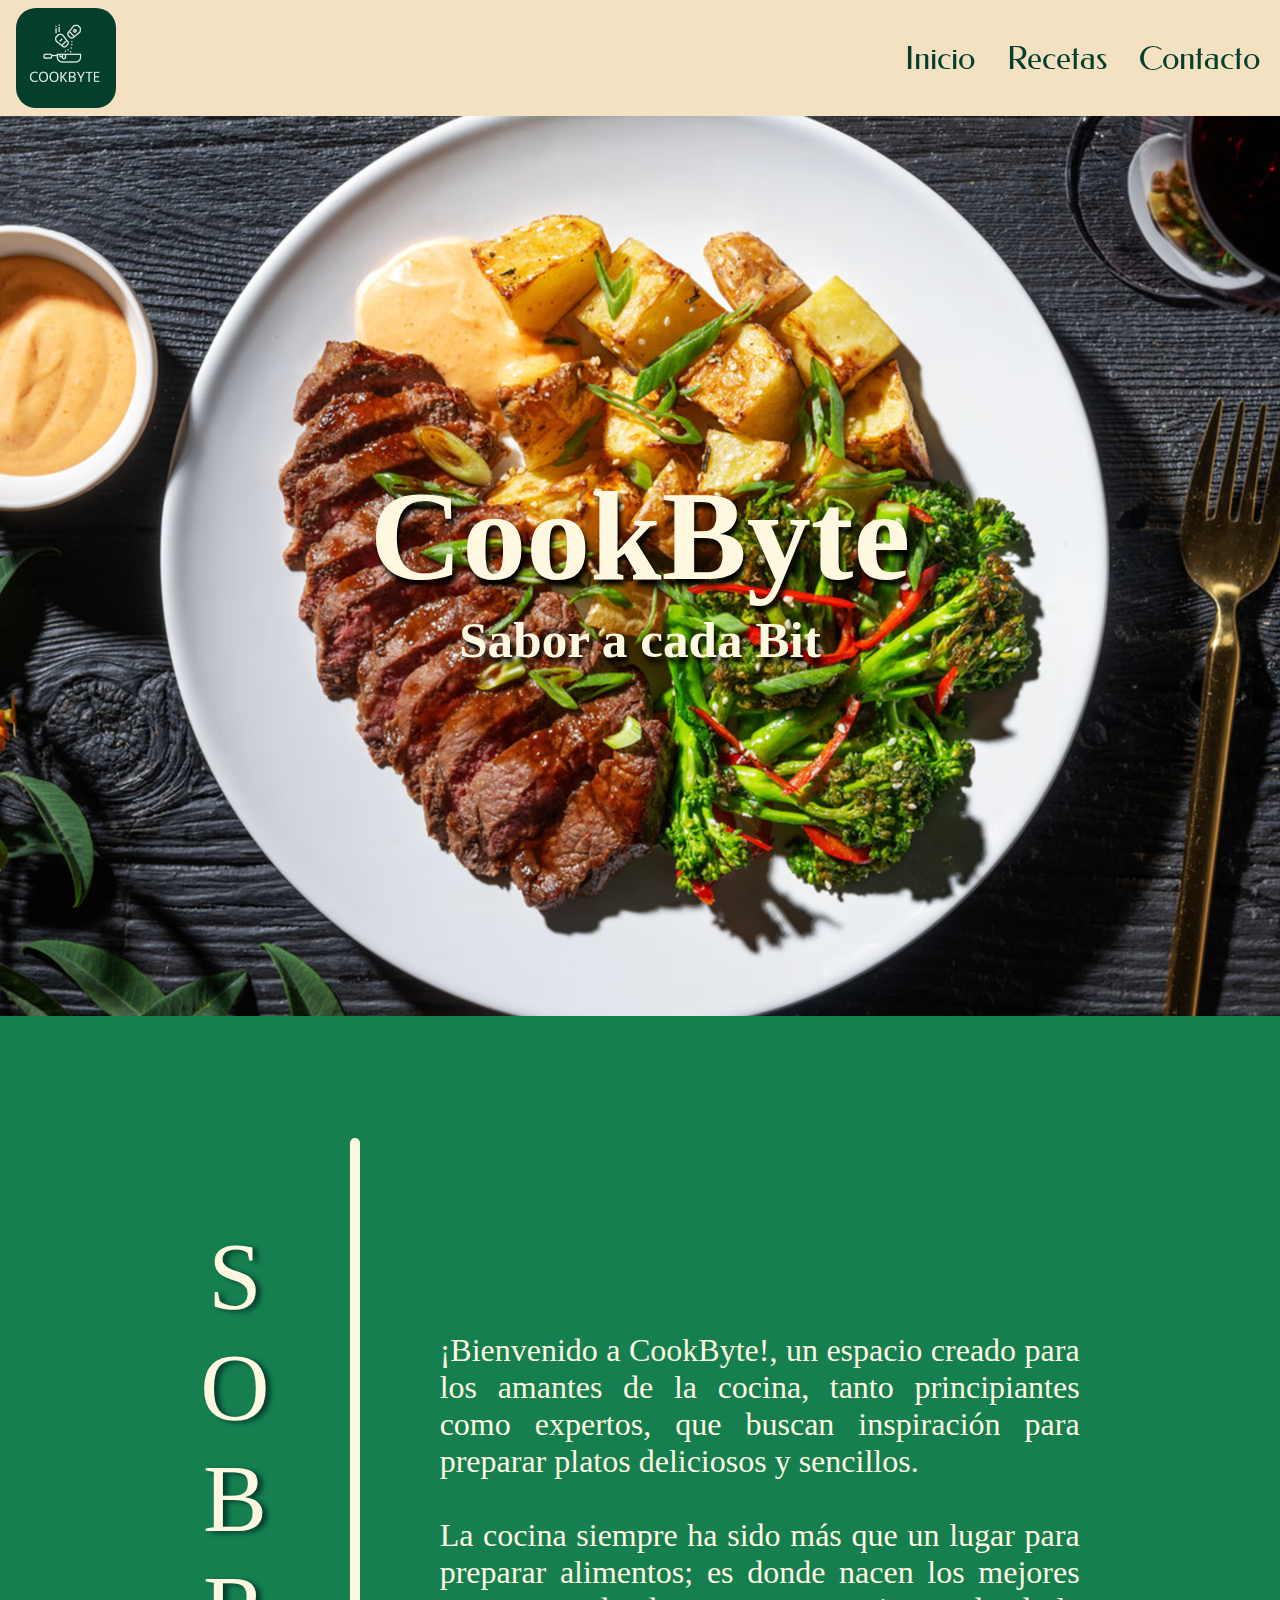
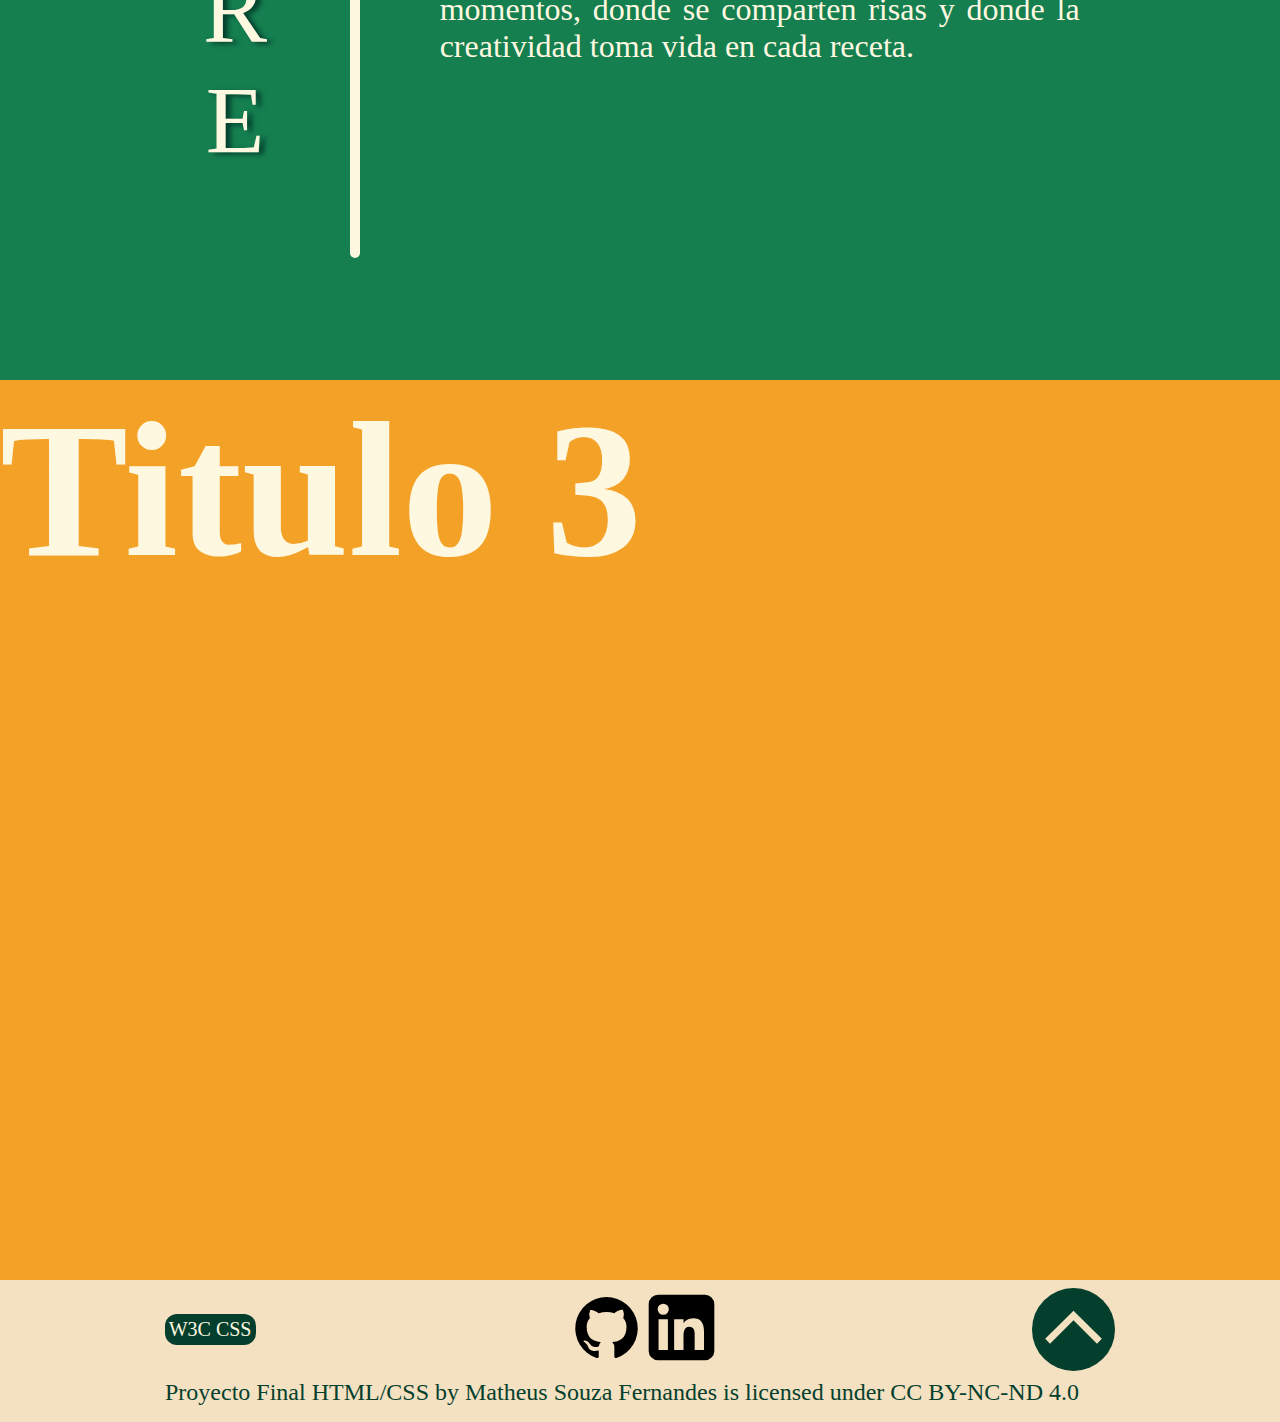
==== html/index.html @ dff8915f "Apartado 2 del Index Hecho" ====
<!DOCTYPE html>
<!-- by Matheus Souza -->

<html lang="es">
    <head>
        <title> CookByte </title>

        <!-- Meta's -->
        <meta charset="UTF-8">
        <meta name="rating" content="General">
        <meta name="description" content="Cook, Recipes, Blog">
        <meta name="author" content="Matheus Souza Fernandes">
        <meta name="viewport" content="width=device-width, initial-scale=1">
        
        <!-- CSS -->
        <link rel="stylesheet" href="../css/FlexBox.css">
        <link rel="stylesheet" href="../css/style_header.css">
        <link rel="stylesheet" href="../css/style_article.css">
        <link rel="stylesheet" href="../css/style_footer.css">

        <!-- Favicon Links -->
        <link rel="icon" type="image/png" href="../img/Favicon/favicon-96x96.png" sizes="96x96"/>
        <link rel="icon" type="image/svg+xml" href="../img/Favicon/favicon.svg"/>
        <link rel="shortcut icon" href="../img/Favicon/favicon.ico"/>
        <link rel="apple-touch-icon" sizes="180x180" href="../img/Favicon/apple-touch-icon.png"/>
        <meta name="apple-mobile-web-app-title" content="CookByte"/>
        <link rel="manifest" href="../img/Favicon/site.webmanifest"/>
    </head>

    <body> 
        <header>
            <img class="img_logo" src="../img/Logo.jpg" alt="Logo CookByte">

            <input id="Menu" type="checkbox">

            <nav>
                <label class="boton" for="Menu">
                    <span class="barra"></span>
                    <span class="barra"></span>
                    <span class="barra"></span>
                </label>

                <ul>
                    <li> <a href="index.html" target="_self"> Inicio </a> </li>
                    <li> <a href="" target="_self"> Recetas </a> </li>
                    <li> <a href="" target="_self"> Contacto </a>  </li>
                </ul>
            </nav>
        </header>
        
        <article>
            <div class="bloque" id="contenido1">
                <h1> CookByte </h1>
                <h2> Sabor a cada Bit </h2>
            </div>

            <div class="bloque" id="contenido2">
                <div class="texto_horizontal">
                    <p> S </p>
                    <p> O </p>
                    <p> B </p>
                    <p> R </p>
                    <p> E </p>
                </div>

                <div class="linea"></div>

                <div class="texto_sobre">
                    <p>
                    ¡Bienvenido a CookByte!, un espacio creado para los amantes de la cocina, 
                    tanto principiantes como expertos, 
                    que buscan inspiración para preparar platos deliciosos y sencillos.
                    </p>
                    <br>
                    <p> 
                    La cocina siempre ha sido más que un lugar para preparar alimentos; 
                    es donde nacen los mejores momentos, 
                    donde se comparten risas y donde la creatividad toma vida en cada receta.
                    </p>
                </div>
            </div>

            <div class="bloque" id="contenido3">
                <h1> Titulo 3 </h1>
            </div>
        </article>

        <footer>
            <div class="footer_linear">
                <!-- Certificación CSS W3C -->
                <p class="w3c"> W3C CSS </p>
                
                <!-- Iconos de Enlaces -->
                <div class="iconos"> 
                    <a href="https://github.com/MatheusSFDev/Proyecto-Final-HTML-CSS.git" hreflang="en" target="_blank">
                        <svg fill="#000000" width="75px" height="75px" viewBox="0 0 24 24" xmlns="http://www.w3.org/2000/svg" data-name="Layer 1">
                            <path d="M12,2.2467A10.00042,10.00042,0,0,0,8.83752,21.73419c.5.08752.6875-.21247.6875-.475,0-.23749-.01251-1.025-.01251-1.86249C7,19.85919,6.35,18.78423,6.15,18.22173A3.636,3.636,0,0,0,5.125,16.8092c-.35-.1875-.85-.65-.01251-.66248A2.00117,2.00117,0,0,1,6.65,17.17169a2.13742,2.13742,0,0,0,2.91248.825A2.10376,2.10376,0,0,1,10.2,16.65923c-2.225-.25-4.55-1.11254-4.55-4.9375a3.89187,3.89187,0,0,1,1.025-2.6875,3.59373,3.59373,0,0,1,.1-2.65s.83747-.26251,2.75,1.025a9.42747,9.42747,0,0,1,5,0c1.91248-1.3,2.75-1.025,2.75-1.025a3.59323,3.59323,0,0,1,.1,2.65,3.869,3.869,0,0,1,1.025,2.6875c0,3.83747-2.33752,4.6875-4.5625,4.9375a2.36814,2.36814,0,0,1,.675,1.85c0,1.33752-.01251,2.41248-.01251,2.75,0,.26251.1875.575.6875.475A10.0053,10.0053,0,0,0,12,2.2467Z"/>
                        </svg>
                    </a>
                    <a href="https://www.linkedin.com/in/matheus-souza-fernandes-6a7346347" hreflang="es" rel="author" target="_blank">
                        <svg width="75px" height="75px" viewBox="0 0 16 16" xmlns="http://www.w3.org/2000/svg">
                            <path fill-rule="evenodd" clip-rule="evenodd" d="M3 1a2 2 0 00-2 2v10a2 2 0 002 2h10a2 2 0 002-2V3a2 2 0 00-2-2H3zm1.102 4.297a1.195 1.195 0 100-2.39 1.195 1.195 0 000 2.39zm1 7.516V6.234h-2v6.579h2zM6.43 6.234h2v.881c.295-.462.943-1.084 2.148-1.084 1.438 0 2.219.953 2.219 2.766 0 .087.008.484.008.484v3.531h-2v-3.53c0-.485-.102-1.438-1.18-1.438-1.079 0-1.17 1.198-1.195 1.982v2.986h-2V6.234z" fill="#000000"/>
                        </svg>
                    </a>
                </div>

                <!-- Botón de Volver Arriba -->
                <a class="volver" href="#" hreflang="es" target="_self">
                    <svg fill="#F4E1C1" width="75px" height="75px" viewBox="0 -6 524 524" xmlns="http://www.w3.org/2000/svg" >
                        <title>Volver Arriba</title>
                        <path d="M460 321L426 355 262 192 98 355 64 321 262 125 460 321Z" />
                    </svg>
                </a>
            </div>

            <div class="cc">
                <!-- Creative Communs -->
                <p xmlns:cc="http://creativecommons.org/ns#" xmlns:dct="http://purl.org/dc/terms/">
                    <a property="dct:title" rel="cc:attributionURL" href="https://github.com/MatheusSFDev/Proyecto-Final-HTML-CSS.git">
                        Proyecto Final HTML/CSS
                    </a> 
                    by 
                    <a rel="cc:attributionURL dct:creator" property="cc:attributionName" href="https://github.com/MatheusSFDev">
                        Matheus Souza Fernandes
                    </a> 
                    is licensed under 
                    <a href="https://creativecommons.org/licenses/by-nc-nd/4.0/?ref=chooser-v1" target="_blank" rel="license noopener noreferrer" style="display:inline-block;">
                        CC BY-NC-ND 4.0
                        <img style="height:22px!important;margin-left:3px;vertical-align:text-bottom;" src="https://mirrors.creativecommons.org/presskit/icons/cc.svg?ref=chooser-v1" alt="">
                        <img style="height:22px!important;margin-left:3px;vertical-align:text-bottom;" src="https://mirrors.creativecommons.org/presskit/icons/by.svg?ref=chooser-v1" alt="">
                        <img style="height:22px!important;margin-left:3px;vertical-align:text-bottom;" src="https://mirrors.creativecommons.org/presskit/icons/nc.svg?ref=chooser-v1" alt="">
                        <img style="height:22px!important;margin-left:3px;vertical-align:text-bottom;" src="https://mirrors.creativecommons.org/presskit/icons/nd.svg?ref=chooser-v1" alt="">
                    </a>
                </p>
            </div>
        </footer>
    </body>
</html>
---- css/FlexBox.css ----
/* by Matheus Souza*/

* { margin : 0; }

html { scroll-behavior: smooth; }

body {
    display: flex;
    flex-direction: column;
}

header {
    display: flex;
    flex-direction: row;
    justify-content: space-between;
    align-items: center;
    max-width: 100vw;
    padding: 4px;
    background-color: #F4E1C1;
}

footer {
    display: flex;
    flex-direction: column;
    max-width: 100vw;
    min-height: 100px;
    padding: 8px;
    background-color: #F4E1C1;
}

/*  Condiciones para @media
    - min-width
    - min-height
    - max-width
    - max-height
    @media (condicion) and (condicion) ...
    
    Modelos ->
*/

/*Responsive for Larger Desktop*/
@media (min-width: 1921px) {

}

/*Responsive for Tablets*/
@media (min-width: 801px) and (max-width: 1279px) {

}

/*Responsive for Mobile*/
@media (max-width: 800px) {

}
---- css/style_header.css ----
/* by Matheus Souza */

@font-face {
    font-family: 'Federo';
    src: url(../fonts/Federo-Regular.ttf) format('truetype');
}

/* Estilo del Logo */
img.img_logo {
    width: 100px;
    height: 100px;
    border-radius: 20px;
    margin: 4px 12px;
    z-index: 2;
}

/* Estilo del Menu */
nav ul { display: flex; }

nav ul li {
    list-style: none;
    padding: 16px;
}

nav ul li a {
    color: #043F2D;
    font-family: Federo;
    font-size: 32px;
    text-decoration: none;
    text-align: center;
}

/* Hover Efect */
nav ul li a { position: relative; }

nav ul li a::before {
    content: '';
    position: absolute;
    width: 100%;
    height: 4px;
    border-radius: 4px;
    background-color: #043F2D;
    bottom: 0;
    left: 0;
    transform-origin: right;
    transform: scaleX(0);
    transition: transform 0.3s ease-in-out;
}

nav ul li a:hover::before {
    transform-origin: left;
    transform: scaleX(1);
}
/* Fin Hover Efect */

/* Hamburger Menu */
nav .boton  {
    display: none;
    height: min-content;
    margin: 5px 20px 0px 0px;
    cursor: pointer;
    z-index: 3;
}

nav .boton .barra {
    width: 50px;
    height: 8px;
    margin-bottom: 10px;
    background-color: #043F2D;
    border-radius: 10px;
    transition: 0.5s;
    z-index: 3;
}

header input { display: none; }

header input:checked ~ nav ul {
    transform: translateY(0);
    z-index: 1;
}

header input:checked ~ nav .boton .barra:nth-child(1){ position: absolute; transform: rotate(45deg); }
header input:checked ~ nav .boton .barra:nth-child(2){ display: none; }
header input:checked ~ nav .boton .barra:nth-child(3){ transform: rotate(-45deg); }

@media (max-width: 800px) {
    nav ul {
        display: flex;
        flex-direction: column;
        position: absolute;
        background-color: #F4E1C1;
        width: 100%;
        max-width: 100vw;
        top: 90px;
        right: 0;
        transform: translateY(-100%);
        z-index: -1;
        transition: 0.5s;
        padding-left: 0px;
    }

    nav ul li { text-align: center; }

    nav ul li a { font-size: 48px; }

    nav .boton  { display: grid !important; }
}
/* Fin Hamburger Menu */
/* Fin Estilo del Menu */

/*Responsive for Mobile*/
@media (max-width: 800px) {
    img.img_logo {
        width: 75px;
        height: 75px;
    }
}
---- css/style_article.css ----
/* by Matheus Souza */

div#contenido3 { /*Borrar Luego cuando añada contenido*/
    font-size: 96px;
    color: #FFF8E1;
}

/* Configuración de los Bloques */
div.bloque {
    display: flex;
    max-width: 105vw;
    height: 100vh;
    background-repeat: no-repeat;
    background-position: 50% 50%; 
    object-fit: cover;
    position: sticky;
    top: 0;
    z-index: -1;
}

/* Color y Imagen de Fondo de los Bloques */
div#contenido1 {
    background-color: #157F50;
    background-image: url(../img/Backgrounds/FondoBienvenido_Desktop.jpg);
}
div#contenido2 { background-color: #157F50; }
div#contenido3 { background-color: #F4A127; }

/* Estilo del Contenido 1 */
div#contenido1 {
    flex-direction: column;
    justify-content: center;
    align-items: center;
    text-align: center;
    color: #FFF8E1;
    text-shadow: 3px 6px 5px #000000;
}

div#contenido1 h1 { font-size: 10vw; }
div#contenido1 h2 { font-size: 4vw; }
/* Fin Estilo del Contenido 1 */

/* Estilo del Contenido 2 */
div#contenido2 {
    justify-content: center;
    align-items: center;
    padding: 32px 64px;
    color: #FFF8E1;
}

div#contenido2 .texto_horizontal{
    display: flex;
    flex-direction: column;
    justify-content: center;
    align-items: center;
}

div#contenido2 .texto_horizontal p {
    font-size: 96px;
    text-shadow: 5px 2px 5px #043F2D;
}

div#contenido2 .linea {
    height: 80vh;
    width: 10px;
    background-color: #FFF8E1;
    margin: 80px;
    border-radius: 16px;
}

div#contenido2 .texto_sobre {
    width: 50vw;
    font-size: 2.5vw;
    text-align: justify;
}
/* Fin Estilo del Contenido 2 */

/*Responsive for Tablets*/
@media (min-width: 801px) and (max-width: 1279px) {
    div#contenido1 h1 { font-size: 15vw; }
    div#contenido1 h2 { font-size: 6vw; }
    div#contenido2 .texto_sobre { font-size: 3.5vw; }
}
/*Responsive for Mobile*/
@media (max-width: 800px) {
    div#contenido1 h1 { font-size: 20vw; }
    div#contenido1 h2 { font-size: 8vw; }
    
    div#contenido2 { 
        flex-direction: column;
        padding: 0px 32px;
    }
    div#contenido2 .linea {
        margin: 4px;
        margin-bottom: 32px;
        width: 80vw;
        height: 1vh;
    }
    div#contenido2 .texto_horizontal{ flex-direction: row; }
    div#contenido2 .texto_horizontal p { font-size: 20vw; }
    div#contenido2 .texto_sobre { 
        font-size: 5vw; 
        width: 70vw;
    }
}

/*Responsividad para la imagen de Fondo del 1º Bloque */
@media (min-width: 1921px) { div#contenido1 { background-image: url(../img/Backgrounds/FondoBienvenido_LargerDesktop.jpg); } }
@media (min-width: 601px) and (max-width: 1279px) { div#contenido1 { background-image: url(../img/Backgrounds/FondoBienvenido_Tablet.jpg); } }
@media (max-width: 600px) { div#contenido1 { background-image: url(../img/Backgrounds/Fondo_Bienvenido_Mobile.jpg); } }
---- css/style_footer.css ----
/* by Matheus Souza */

div p.w3c { /* Eliminar Luego cuando se añada la validacion */
    background-color: #043F2D;
    color: #FFF8E1;
    border-radius: 12px;
    padding: 4px;
    font-size: 20px;
}

div.footer_linear {
    display: flex;
    justify-content: space-around;
    align-items: center;
}

div.iconos { display: flex; }

a.volver {
    height: 75px;
    width: 75px;
    background-color: #043F2D;
    border-radius: 100px;
    padding: 4px;
}

div.cc {
    display: flex;
    justify-content: center;
    align-items: center;
    padding: 8px;
    text-align: center;
    color: #043F2D;
    font-size: 24px;
}

div.cc a { 
    color: #043F2D; 
    text-decoration: none; 
}

/*Responsive for Mobile*/
@media (max-width: 800px) {
    div.footer_linear { flex-direction: column; }

    p.w3c { 
        order: 2; 
        margin: 16px; 
    }

    div.icons { order: 1; }

    div.iconos svg {
        width: 50px;
        height: 50px;
    }

    a.volver {
        order: 3;
        visibility: hidden;
        height: 0px;
    }

    div.cc { font-size: 16px; }
}
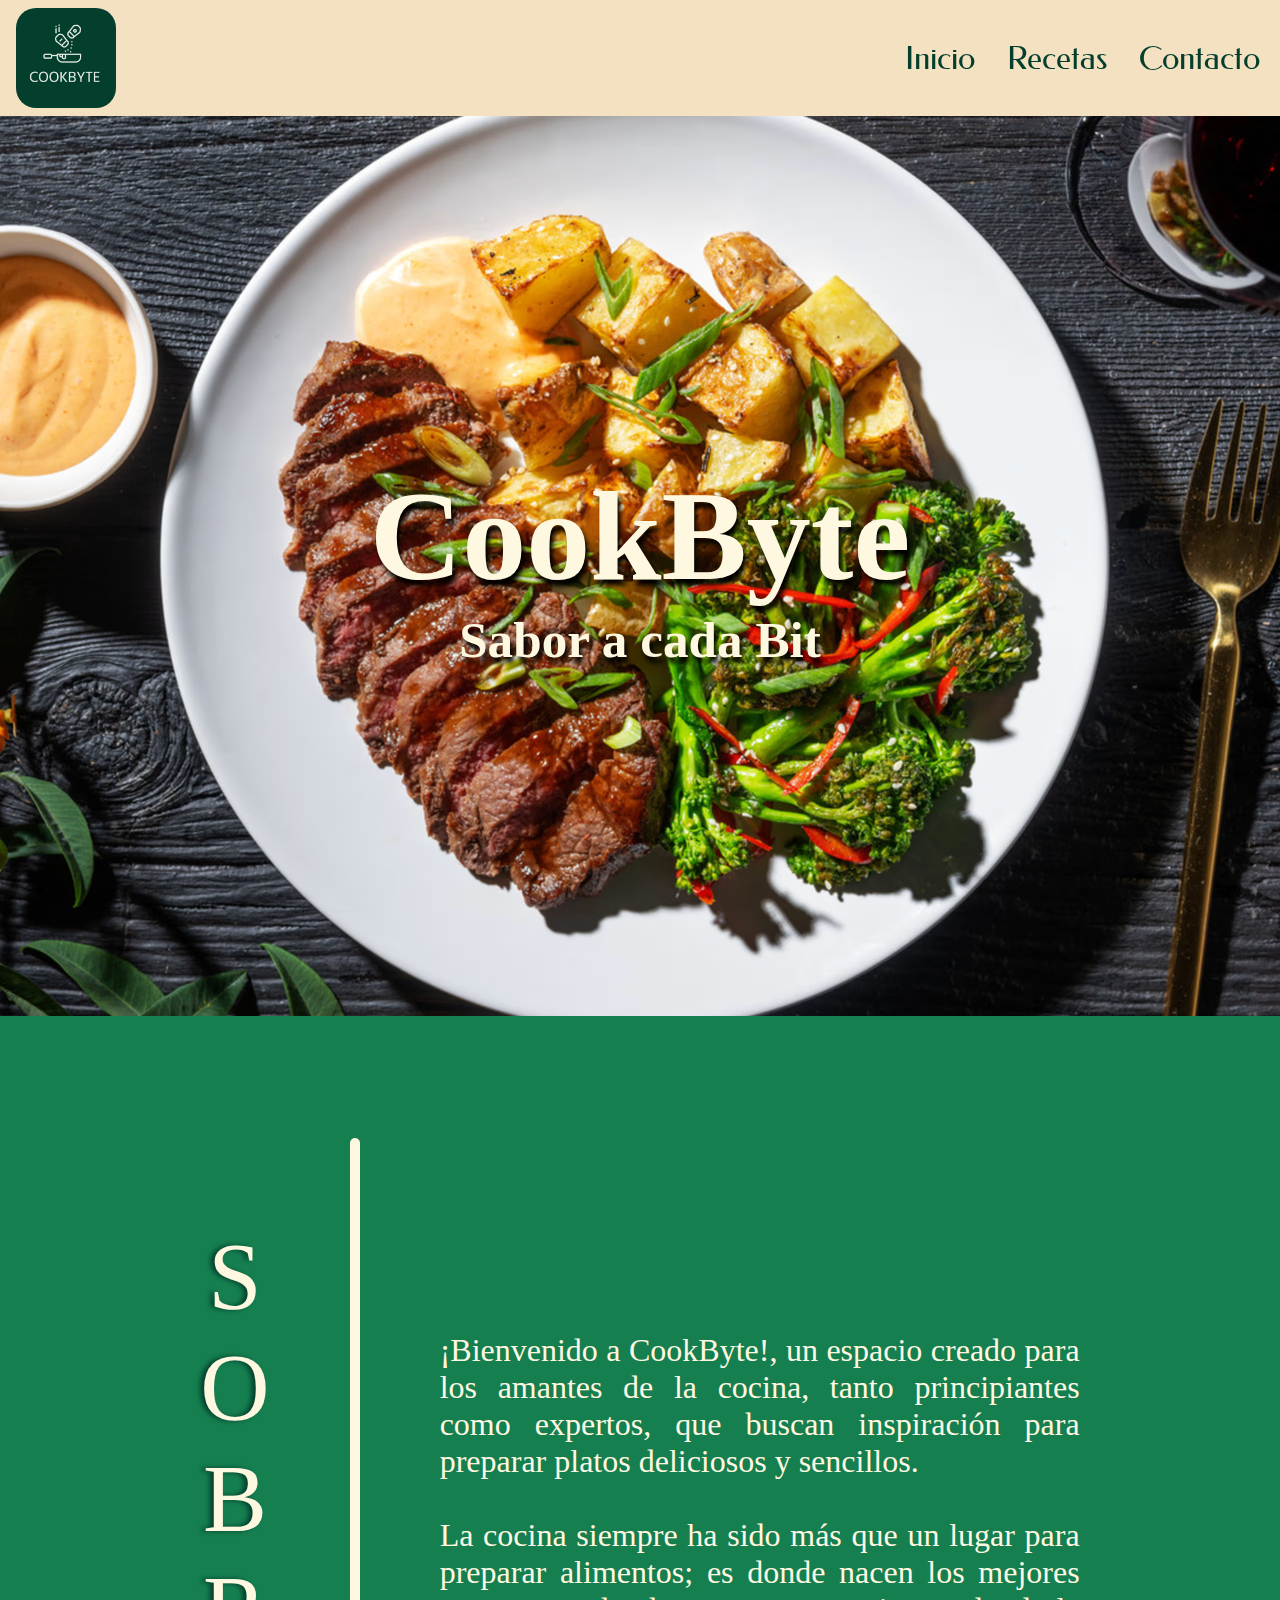
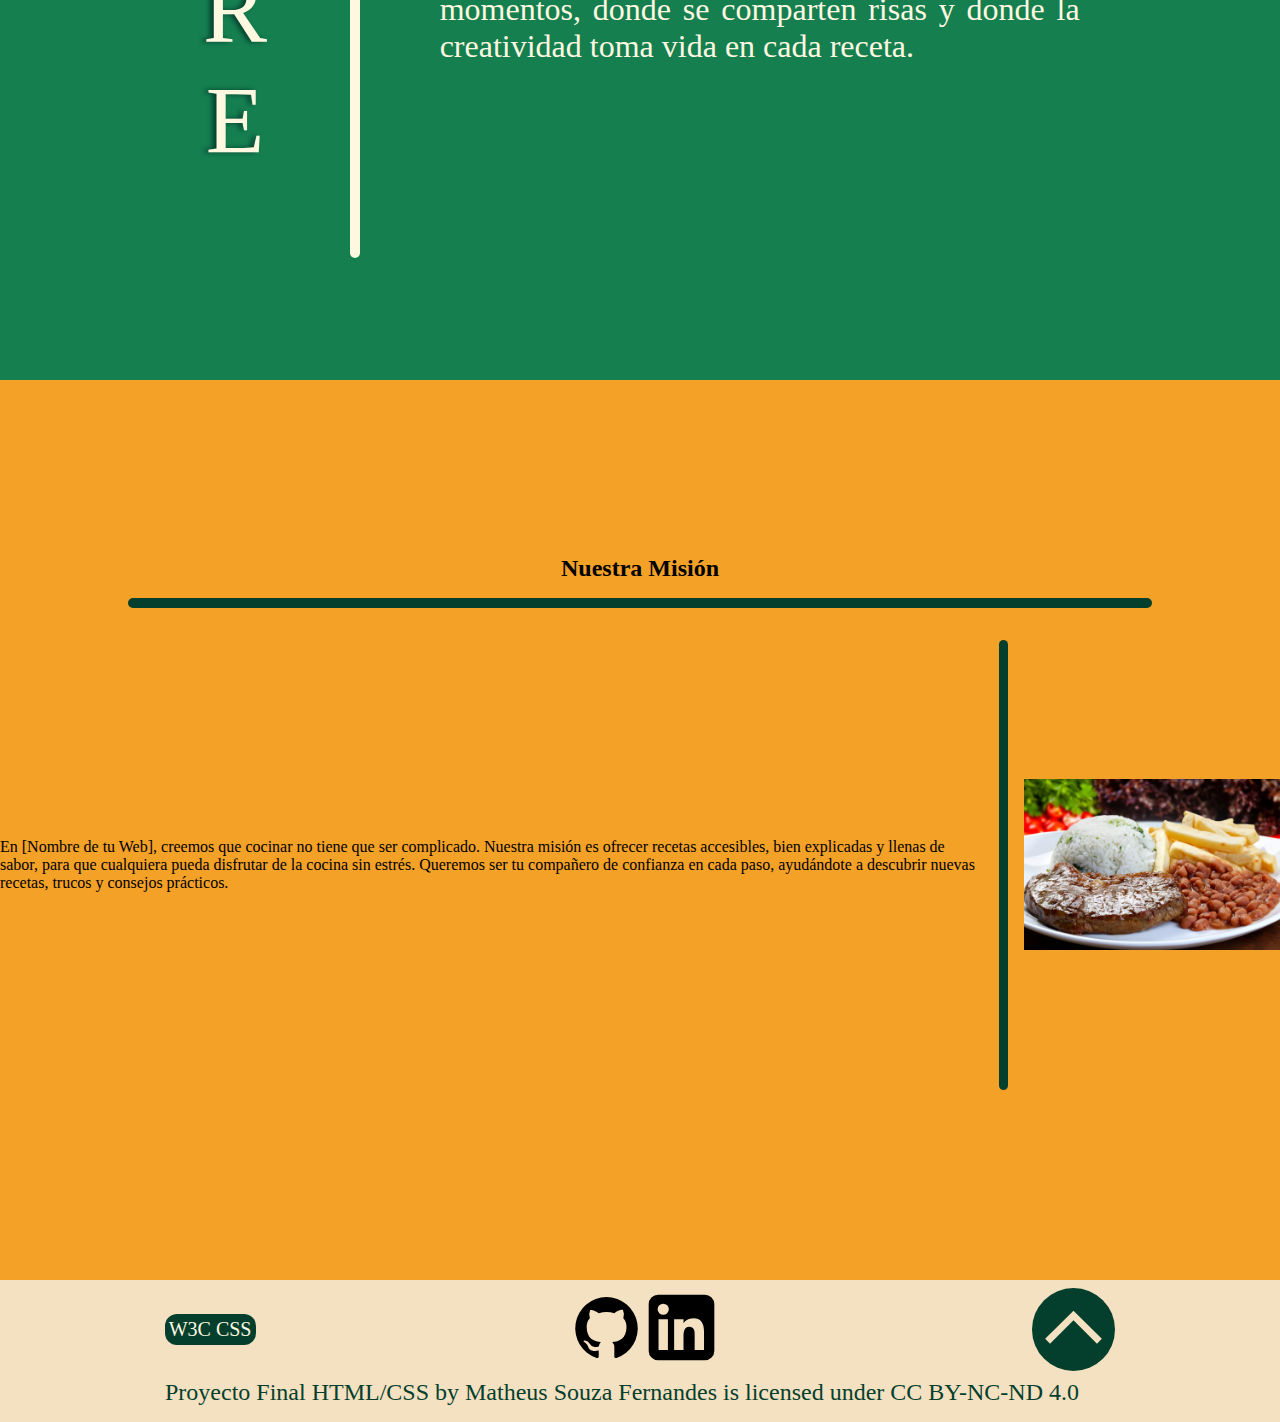
==== commit 271b6479: "Contenido 3 Añadido, Falta completar el Estilo" ====
--- a/html/index.html
+++ b/html/index.html
@@ -81,7 +81,25 @@
             </div>
 
             <div class="bloque" id="contenido3">
-                <h1> Titulo 3 </h1>
+                <h2> Nuestra Misión </h2>
+                
+                <div class="linea_1"></div>
+
+                <div class="texto_imagen">
+                    <p class="texto_mision">
+                        En [Nombre de tu Web], creemos que cocinar no tiene que ser complicado. 
+                        Nuestra misión es ofrecer recetas accesibles, bien explicadas y llenas de sabor, 
+                        para que cualquiera pueda disfrutar de la cocina sin estrés. 
+                        Queremos ser tu compañero de confianza en cada paso, 
+                        ayudándote a descubrir nuevas recetas, trucos y consejos prácticos.
+                    </p>
+
+                    <div class="linea_2"></div>
+
+                    <img src="../img/Fotos/Plato_Brasileño.jpg" alt="Plato Tradicional Brasileño">
+                </div>
+                
+                
             </div>
         </article>
 
--- a/css/style_article.css
+++ b/css/style_article.css
@@ -1,14 +1,9 @@
 /* by Matheus Souza */
-
-div#contenido3 { /*Borrar Luego cuando añada contenido*/
-    font-size: 96px;
-    color: #FFF8E1;
-}
 
 /* Configuración de los Bloques */
 div.bloque {
     display: flex;
-    max-width: 105vw;
+    max-width: 100vw;
     height: 100vh;
     background-repeat: no-repeat;
     background-position: 50% 50%; 
@@ -57,7 +52,7 @@
 
 div#contenido2 .texto_horizontal p {
     font-size: 96px;
-    text-shadow: 5px 2px 5px #043F2D;
+    text-shadow: -4px 0px 5px #043F2D;
 }
 
 div#contenido2 .linea {
@@ -75,6 +70,40 @@
 }
 /* Fin Estilo del Contenido 2 */
 
+/* Estilo del Contenido 3 */
+div#contenido3 {
+    flex-direction: column;
+    justify-content: center;
+    align-items: center;
+}
+
+div#contenido3 .linea_1 {
+    width: 80vw;
+    height: 10px;
+    background-color: #043F2D;
+    border-radius: 16px;
+    margin: 16px;
+}
+
+div#contenido3 .texto_imagen {
+    display: flex;
+    justify-content: center;
+    align-items: center;
+}
+
+div#contenido3 .linea_2 {
+    width: 20px;
+    height: 50vh;
+    background-color: #043F2D;
+    border-radius: 16px;
+    margin: 16px;
+}
+
+div#contenido3 img {
+    width: 20vw; /*Cambiar Luego*/
+}
+/* Fin Estilo del Contenido 3 */
+
 /*Responsive for Tablets*/
 @media (min-width: 801px) and (max-width: 1279px) {
     div#contenido1 h1 { font-size: 15vw; }
@@ -89,12 +118,14 @@
     div#contenido2 { 
         flex-direction: column;
         padding: 0px 32px;
+        padding-bottom: 48px;
     }
     div#contenido2 .linea {
         margin: 4px;
         margin-bottom: 32px;
-        width: 80vw;
-        height: 1vh;
+        min-width: 80vw;
+        min-height: 1vh;
+        max-height: 1vh;
     }
     div#contenido2 .texto_horizontal{ flex-direction: row; }
     div#contenido2 .texto_horizontal p { font-size: 20vw; }
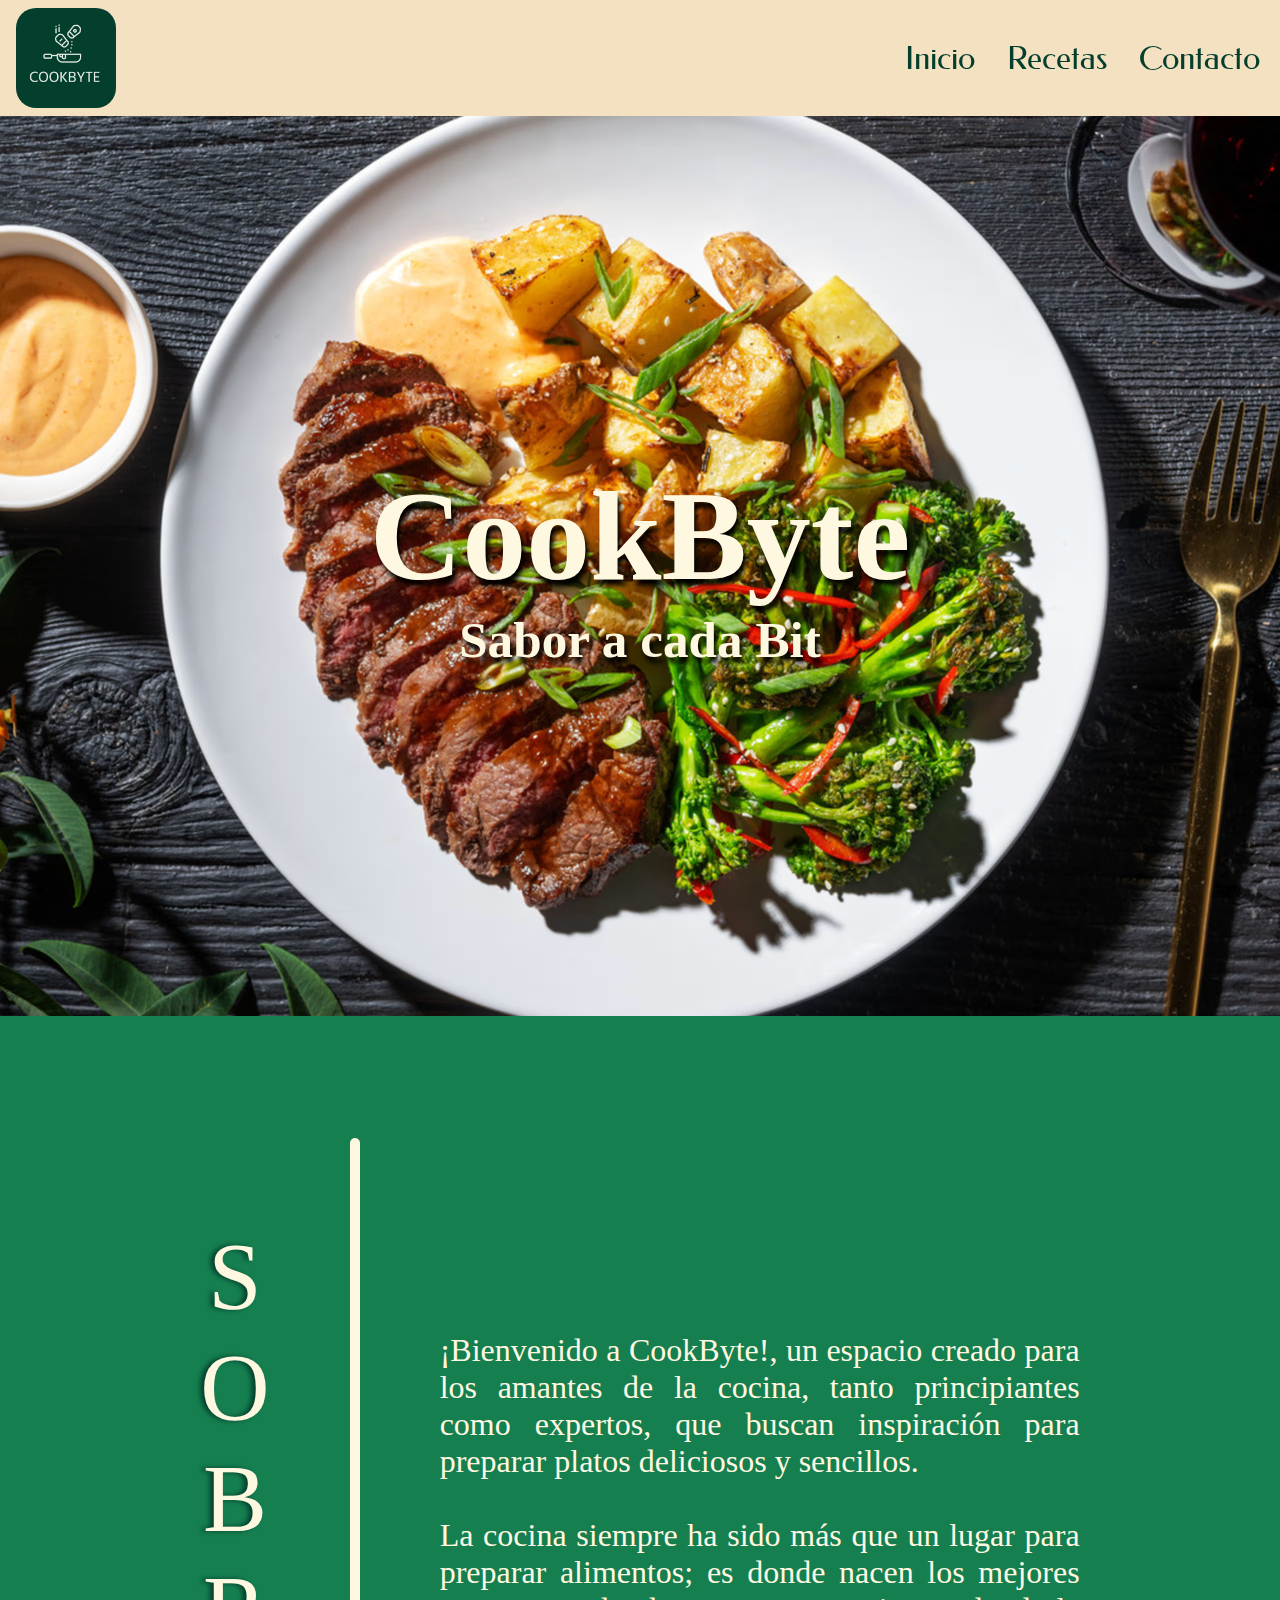
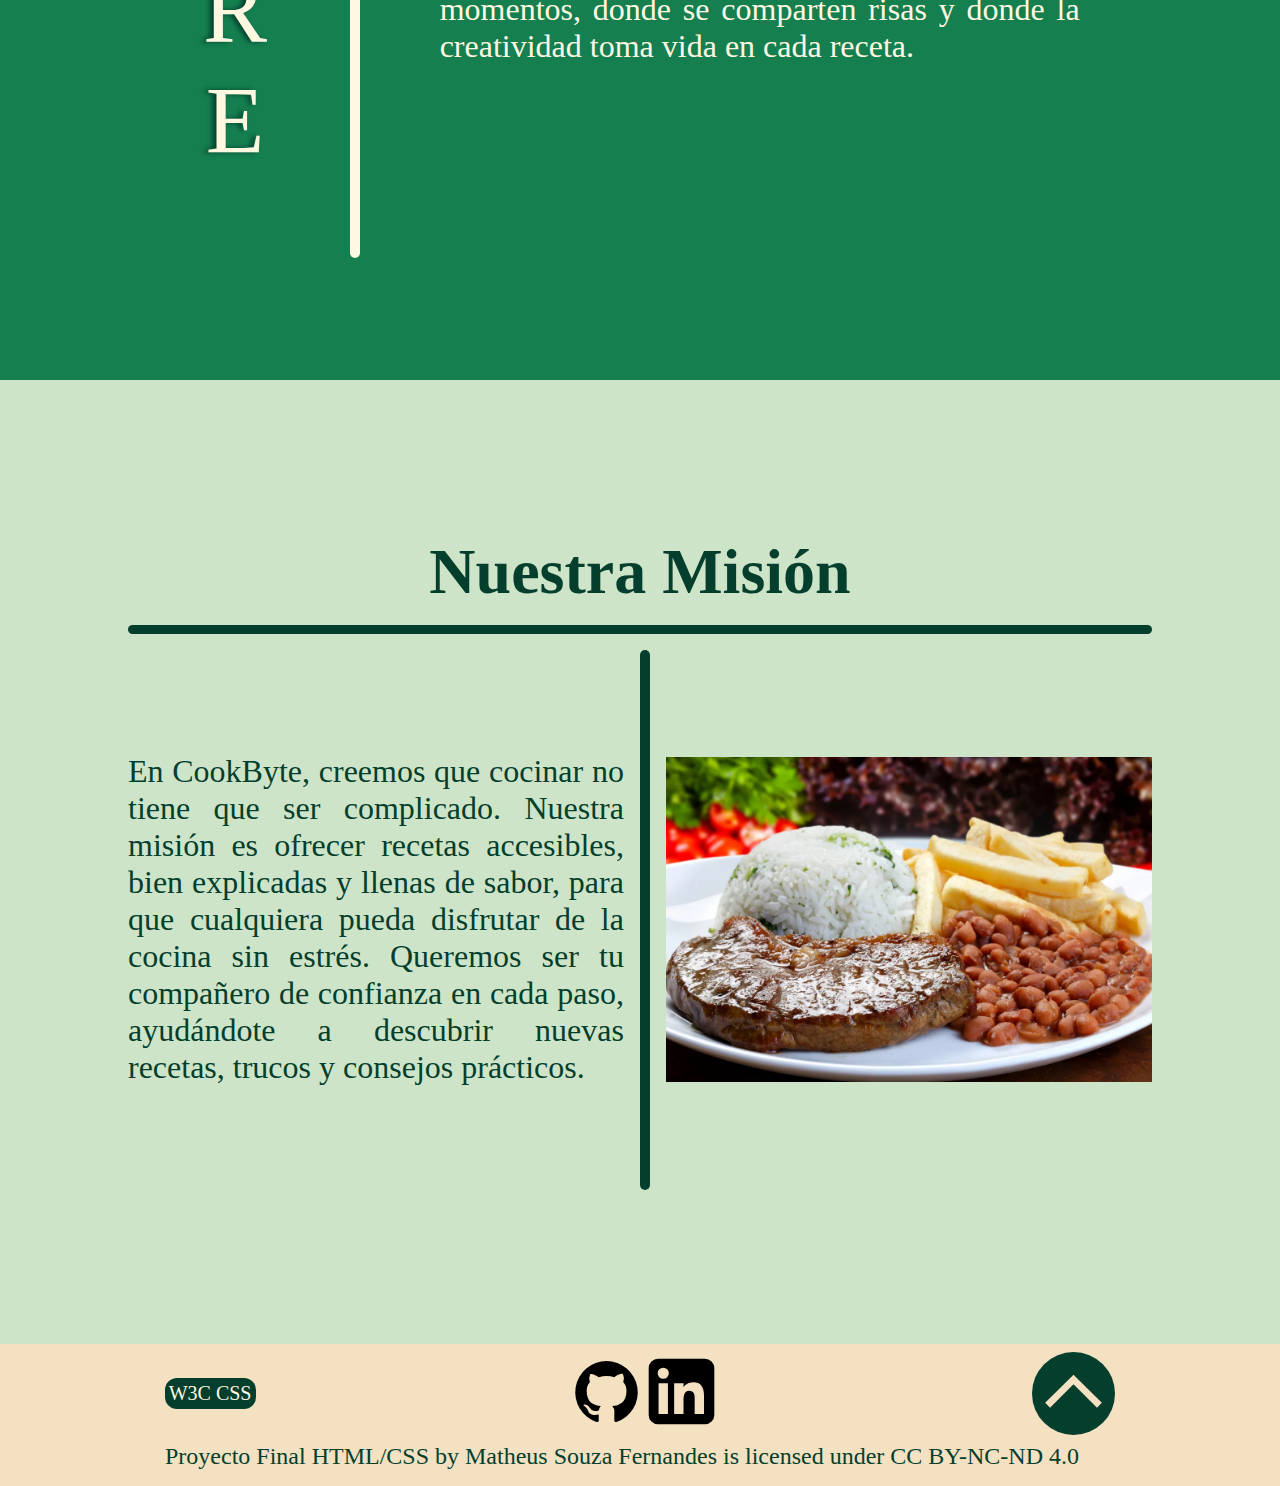
==== commit fcfb7289: "Estilo y Flexibilidad del Contenido 3 Completo" ====
--- a/html/index.html
+++ b/html/index.html
@@ -87,7 +87,7 @@
 
                 <div class="texto_imagen">
                     <p class="texto_mision">
-                        En [Nombre de tu Web], creemos que cocinar no tiene que ser complicado. 
+                        En CookByte, creemos que cocinar no tiene que ser complicado. 
                         Nuestra misión es ofrecer recetas accesibles, bien explicadas y llenas de sabor, 
                         para que cualquiera pueda disfrutar de la cocina sin estrés. 
                         Queremos ser tu compañero de confianza en cada paso, 
--- a/css/style_article.css
+++ b/css/style_article.css
@@ -4,7 +4,7 @@
 div.bloque {
     display: flex;
     max-width: 100vw;
-    height: 100vh;
+    min-height: 100vh;
     background-repeat: no-repeat;
     background-position: 50% 50%; 
     object-fit: cover;
@@ -19,7 +19,7 @@
     background-image: url(../img/Backgrounds/FondoBienvenido_Desktop.jpg);
 }
 div#contenido2 { background-color: #157F50; }
-div#contenido3 { background-color: #F4A127; }
+div#contenido3 { background-color: #CEE4C8; }
 
 /* Estilo del Contenido 1 */
 div#contenido1 {
@@ -75,41 +75,73 @@
     flex-direction: column;
     justify-content: center;
     align-items: center;
+    padding: 32px 10vw;
+}
+
+div#contenido3 h2 {
+    font-size: 5vw;
+    text-align: center;
+    color: #043F2D;
 }
 
 div#contenido3 .linea_1 {
     width: 80vw;
-    height: 10px;
     background-color: #043F2D;
     border-radius: 16px;
     margin: 16px;
+    min-height: 1vh;
+    max-height: 1vh;
 }
 
 div#contenido3 .texto_imagen {
+    width: 100%;
     display: flex;
-    justify-content: center;
+    justify-content: space-around;
     align-items: center;
 }
 
+div#contenido3 .texto_mision {
+    width: 40vw;
+    font-size: 2.5vw;
+    text-align: justify;
+    color: #043F2D;
+}
+
 div#contenido3 .linea_2 {
-    width: 20px;
-    height: 50vh;
+    width: 10px;
+    height: 60vh;
     background-color: #043F2D;
     border-radius: 16px;
-    margin: 16px;
+    margin: 0px 16px;
 }
 
-div#contenido3 img {
-    width: 20vw; /*Cambiar Luego*/
-}
+div#contenido3 img { width: 38vw; }
 /* Fin Estilo del Contenido 3 */
 
 /*Responsive for Tablets*/
 @media (min-width: 801px) and (max-width: 1279px) {
     div#contenido1 h1 { font-size: 15vw; }
     div#contenido1 h2 { font-size: 6vw; }
+
     div#contenido2 .texto_sobre { font-size: 3.5vw; }
+
+    div#contenido3 h2 { font-size: 8vw; }
+    div#contenido3 .texto_imagen {
+        flex-direction: column;
+    }
+    div#contenido3 .linea_2 {
+        width: 60vw;
+        margin: 16px;
+        min-height: 1vh;
+        max-height: 1vh;
+    }
+    div#contenido3 .texto_mision {
+        width: 75vw;
+        font-size: 3vw;
+    }
+    div#contenido3 img { width: 56vw; }
 }
+
 /*Responsive for Mobile*/
 @media (max-width: 800px) {
     div#contenido1 h1 { font-size: 20vw; }
@@ -133,6 +165,22 @@
         font-size: 5vw; 
         width: 70vw;
     }
+
+    div#contenido3 h2 { font-size: 10vw; }
+    div#contenido3 .texto_imagen {
+        flex-direction: column;
+    }
+    div#contenido3 .linea_2 {
+        width: 60vw;
+        margin: 16px;
+        min-height: 1vh;
+        max-height: 1vh;
+    }
+    div#contenido3 .texto_mision {
+        width: 75vw;
+        font-size: 6vw;
+    }
+    div#contenido3 img { width: 80vw; }
 }
 
 /*Responsividad para la imagen de Fondo del 1º Bloque */
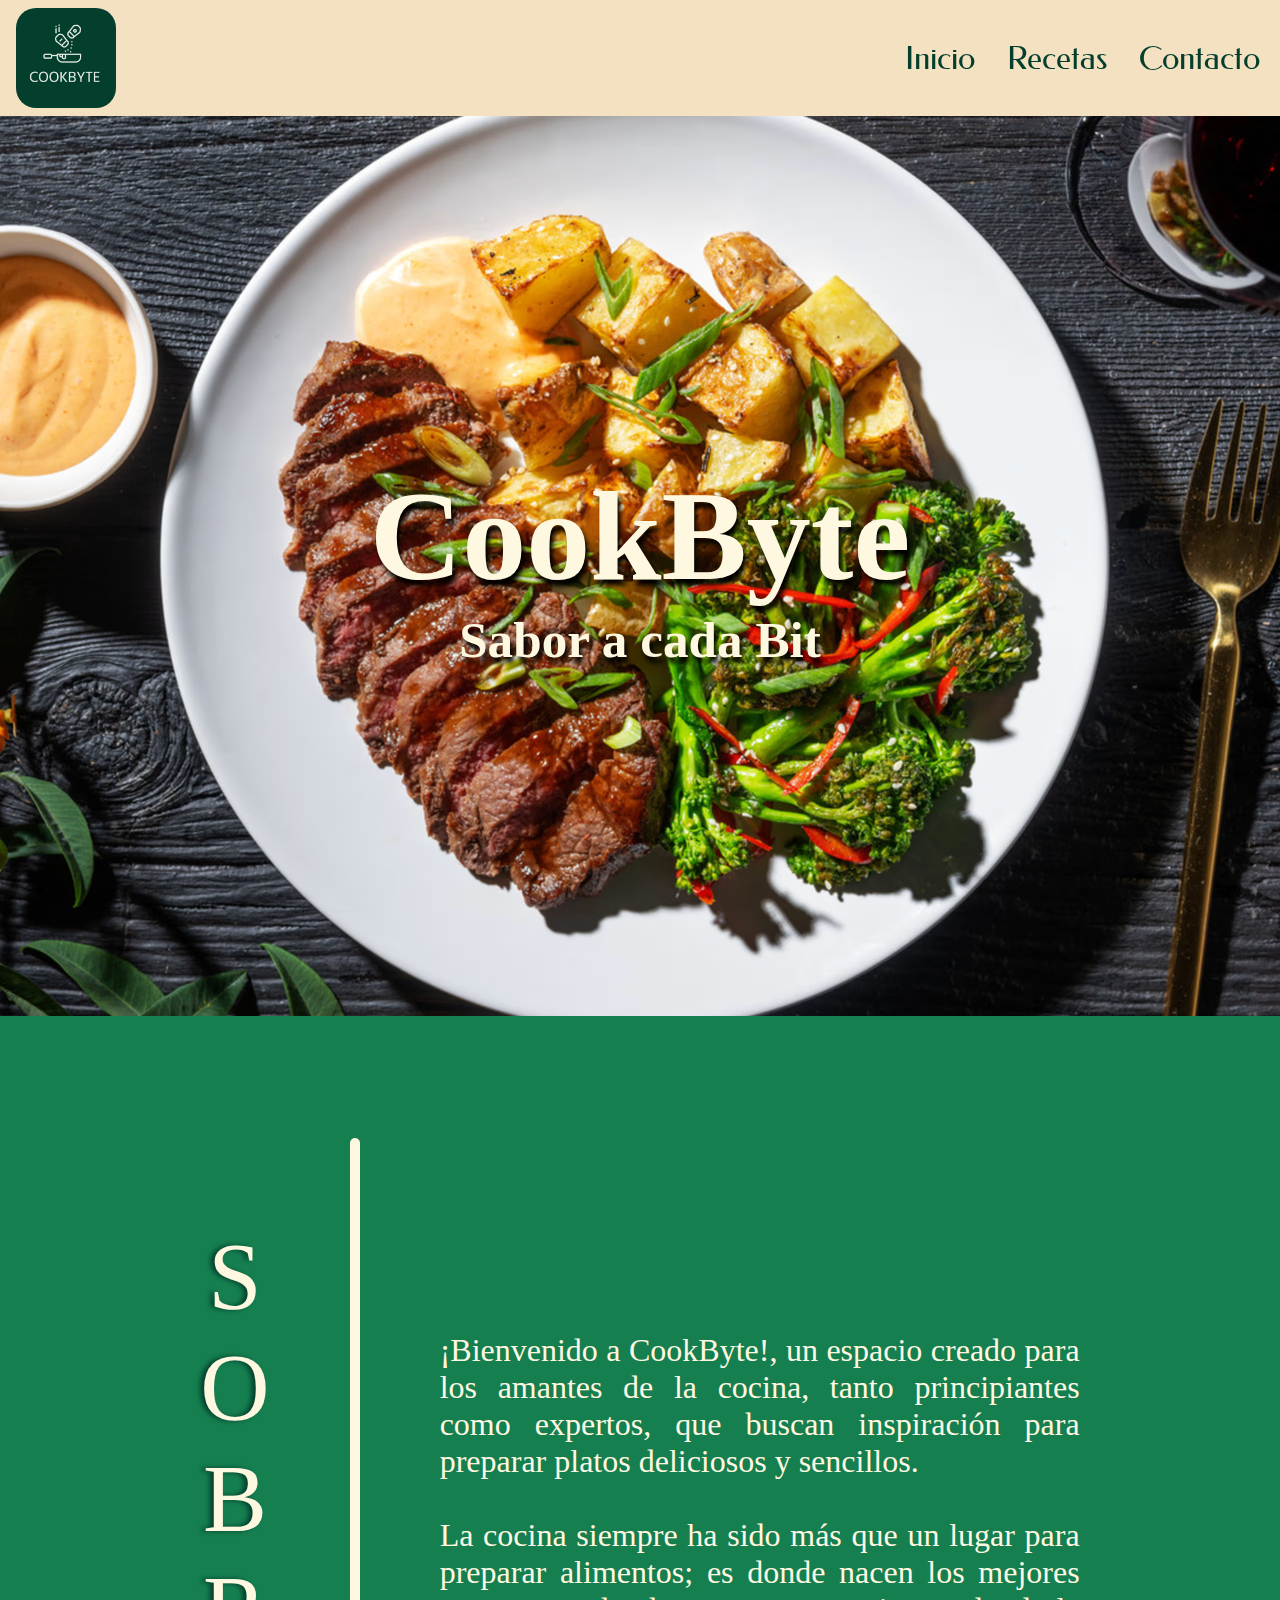
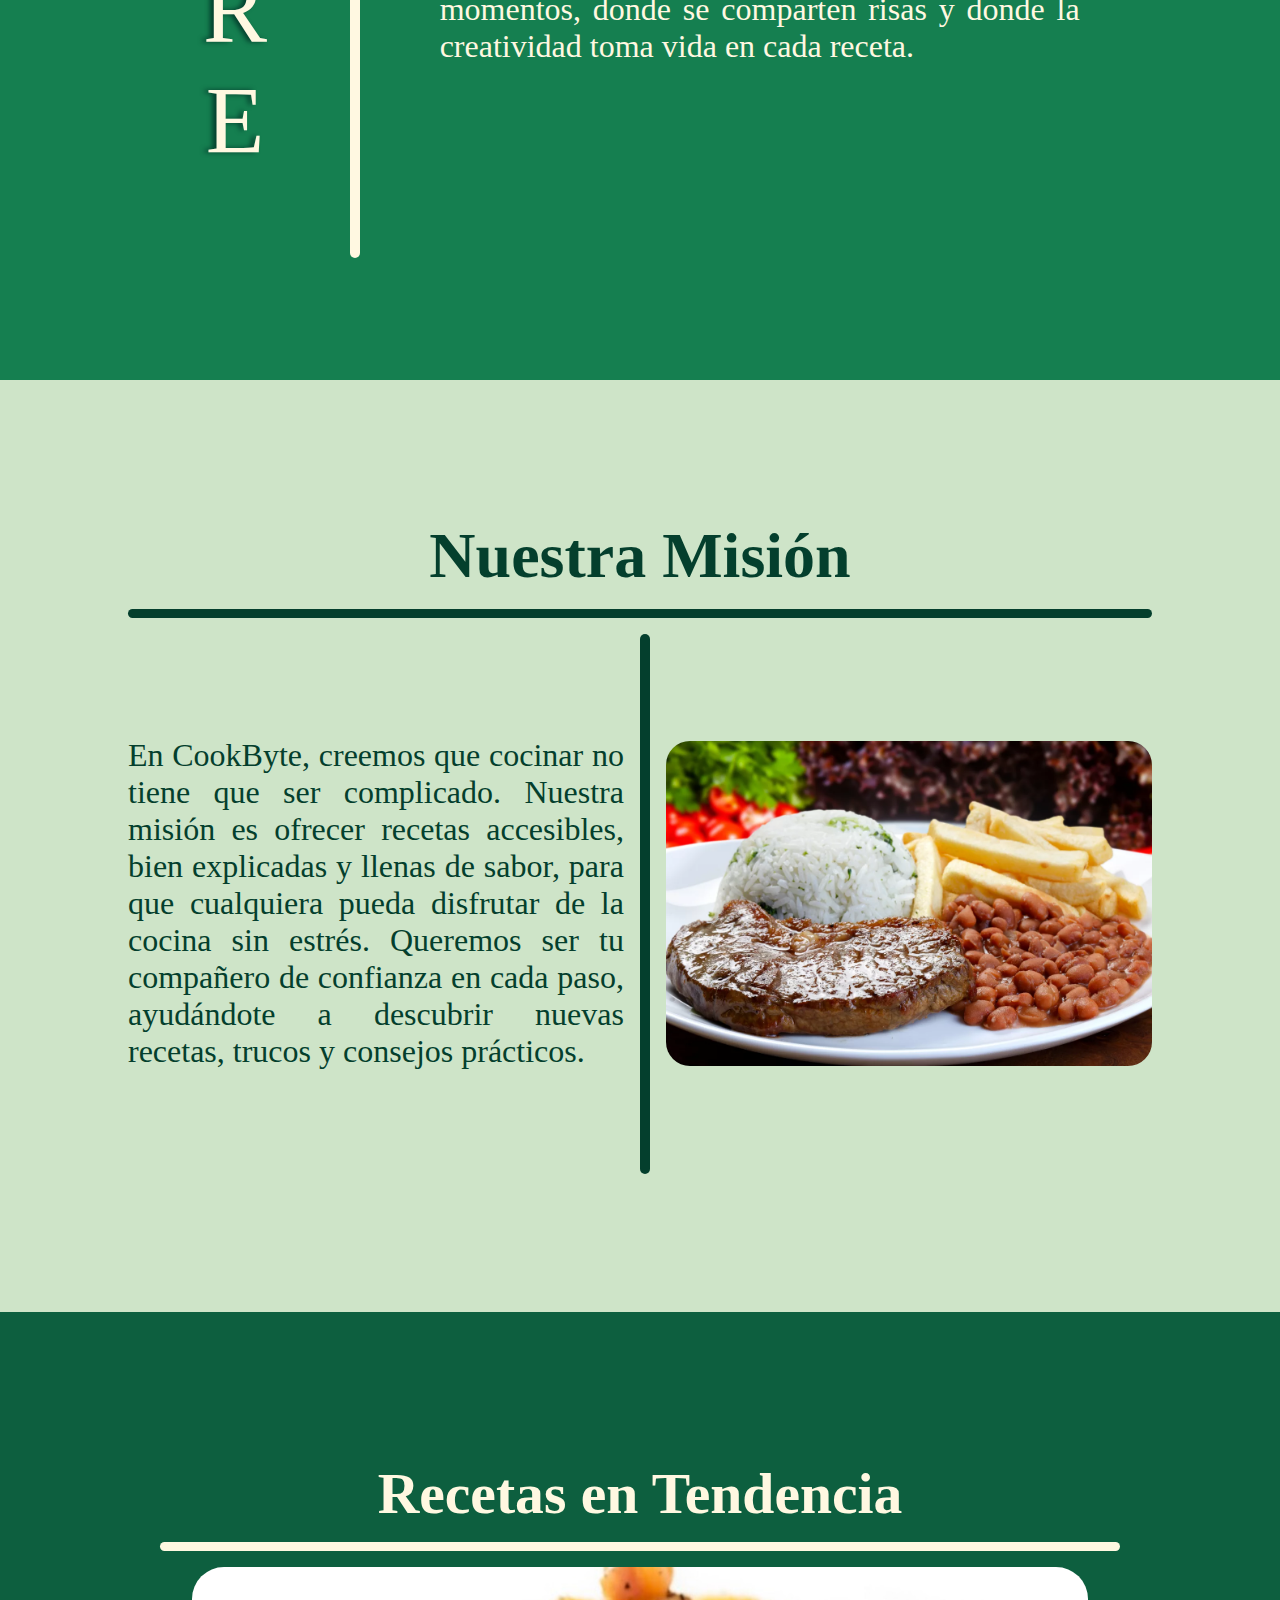
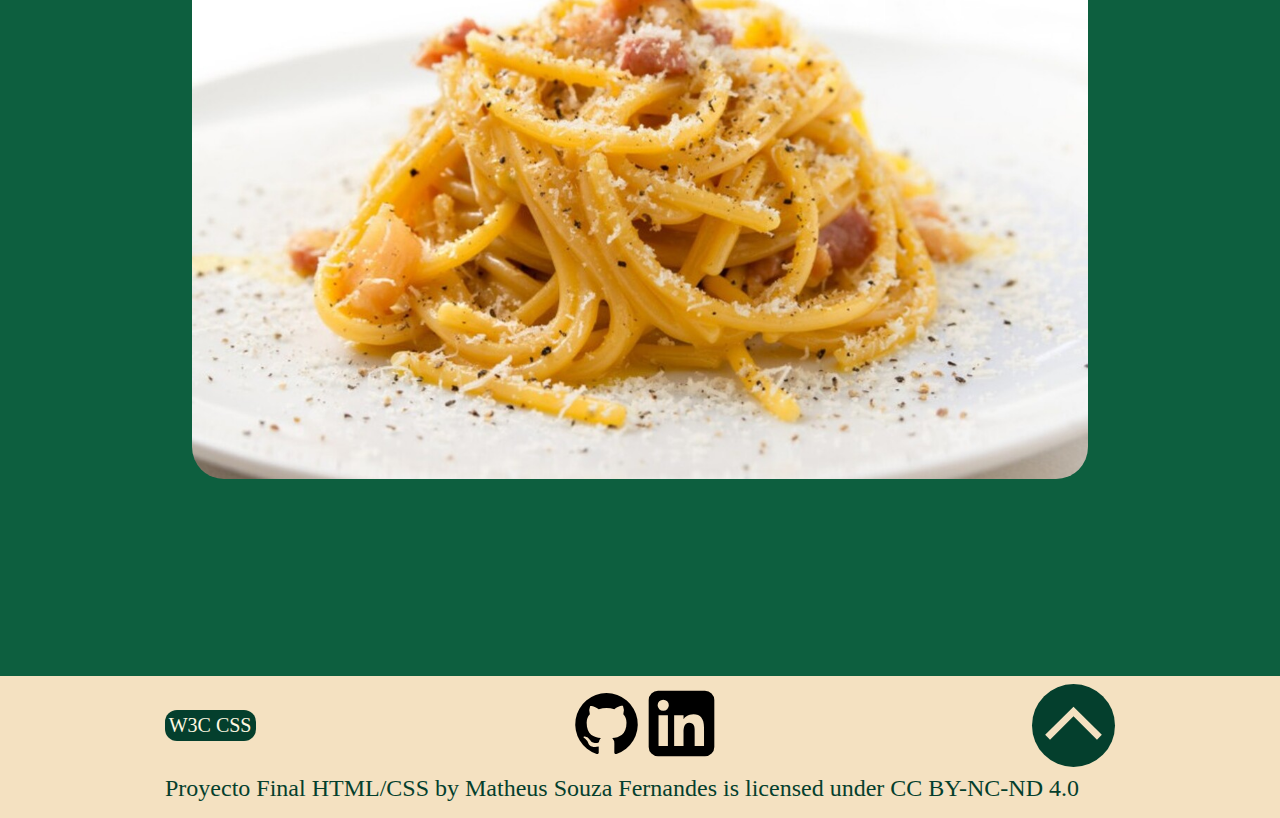
==== commit 627bd19b: "Contenido 4 Añadido" ====
--- a/html/index.html
+++ b/html/index.html
@@ -13,10 +13,14 @@
         <meta name="viewport" content="width=device-width, initial-scale=1">
         
         <!-- CSS -->
-        <link rel="stylesheet" href="../css/FlexBox.css">
-        <link rel="stylesheet" href="../css/style_header.css">
-        <link rel="stylesheet" href="../css/style_article.css">
-        <link rel="stylesheet" href="../css/style_footer.css">
+        <link rel="stylesheet" href="../css/FlexBox_Base.css">
+        <link rel="stylesheet" href="../css/Header_Base.css">
+        <link rel="stylesheet" href="../css/Footer_Base.css">
+        <link rel="stylesheet" href="../css/Estilos_Index/Index_Article_Base.css">
+        <link rel="stylesheet" href="../css/Estilos_Index/Index_Contenido_1.css">
+        <link rel="stylesheet" href="../css/Estilos_Index/Index_Contenido_2.css">
+        <link rel="stylesheet" href="../css/Estilos_Index/Index_Contenido_3.css">
+        <link rel="stylesheet" href="../css/Estilos_Index/Index_Contenido_4.css">
 
         <!-- Favicon Links -->
         <link rel="icon" type="image/png" href="../img/Favicon/favicon-96x96.png" sizes="96x96"/>
@@ -55,7 +59,7 @@
             </div>
 
             <div class="bloque" id="contenido2">
-                <div class="texto_horizontal">
+                <div class="titulo_horizontal">
                     <p> S </p>
                     <p> O </p>
                     <p> B </p>
@@ -65,7 +69,7 @@
 
                 <div class="linea"></div>
 
-                <div class="texto_sobre">
+                <div class="texto">
                     <p>
                     ¡Bienvenido a CookByte!, un espacio creado para los amantes de la cocina, 
                     tanto principiantes como expertos, 
@@ -85,8 +89,8 @@
                 
                 <div class="linea_1"></div>
 
-                <div class="texto_imagen">
-                    <p class="texto_mision">
+                <div class="contenido">
+                    <p class="texto">
                         En CookByte, creemos que cocinar no tiene que ser complicado. 
                         Nuestra misión es ofrecer recetas accesibles, bien explicadas y llenas de sabor, 
                         para que cualquiera pueda disfrutar de la cocina sin estrés. 
@@ -100,6 +104,14 @@
                 </div>
                 
                 
+            </div>
+
+            <div class="bloque" id="contenido4">
+                <h2> Recetas en Tendencia </h2>
+
+                <div class="linea"></div>
+
+                <div class="carrusel"></div>
             </div>
         </article>
 
--- a/css/FlexBox_Base.css
+++ b/css/FlexBox_Base.css
@@ -0,0 +1,54 @@
+/* by Matheus Souza*/
+
+* { margin : 0; }
+
+html { scroll-behavior: smooth; }
+
+body {
+    display: flex;
+    flex-direction: column;
+}
+
+header {
+    display: flex;
+    flex-direction: row;
+    justify-content: space-between;
+    align-items: center;
+    max-width: 100vw;
+    padding: 4px;
+    background-color: #F4E1C1;
+}
+
+footer {
+    display: flex;
+    flex-direction: column;
+    max-width: 100vw;
+    min-height: 100px;
+    padding: 8px;
+    background-color: #F4E1C1;
+}
+
+/*  Condiciones para @media
+    - min-width
+    - min-height
+    - max-width
+    - max-height
+    @media (condicion) and (condicion) ...
+    
+    Modelos ->
+*/
+
+/*Responsive for Larger Desktop*/
+@media (min-width: 1921px) {
+
+}
+
+/*Responsive for Tablets*/
+@media (min-width: 801px) and (max-width: 1279px) {
+
+}
+
+/*Responsive for Mobile*/
+@media (max-width: 800px) {
+
+}
--- a/css/Header_Base.css
+++ b/css/Header_Base.css
@@ -0,0 +1,117 @@
+/* by Matheus Souza */
+
+@font-face {
+    font-family: 'Federo';
+    src: url(../fonts/Federo-Regular.ttf) format('truetype');
+}
+
+/* Estilo del Logo */
+img.img_logo {
+    width: 100px;
+    height: 100px;
+    border-radius: 20px;
+    margin: 4px 12px;
+    z-index: 2;
+}
+
+/* Estilo del Menu */
+nav ul { display: flex; }
+
+nav ul li {
+    list-style: none;
+    padding: 16px;
+}
+
+nav ul li a {
+    color: #043F2D;
+    font-family: Federo;
+    font-size: 32px;
+    text-decoration: none;
+    text-align: center;
+}
+
+/* Hover Efect de los Enlaces */
+nav ul li a { position: relative; }
+
+nav ul li a::before {
+    content: '';
+    position: absolute;
+    width: 100%;
+    height: 4px;
+    border-radius: 4px;
+    background-color: #043F2D;
+    bottom: 0;
+    left: 0;
+    transform-origin: right;
+    transform: scaleX(0);
+    transition: transform 0.3s ease-in-out;
+}
+
+nav ul li a:hover::before {
+    transform-origin: left;
+    transform: scaleX(1);
+}
+/* Fin Hover Efect */
+
+/* Hamburger Menu */
+nav .boton  {
+    display: none;
+    height: min-content;
+    margin: 5px 20px 0px 0px;
+    cursor: pointer;
+    z-index: 3;
+}
+
+nav .boton .barra {
+    width: 50px;
+    height: 8px;
+    margin-bottom: 10px;
+    background-color: #043F2D;
+    border-radius: 10px;
+    transition: 0.5s;
+    z-index: 3;
+}
+
+header input { display: none; }
+
+header input:checked ~ nav ul {
+    transform: translateY(0);
+    z-index: 1;
+}
+
+header input:checked ~ nav .boton .barra:nth-child(1){ position: absolute; transform: rotate(45deg); }
+header input:checked ~ nav .boton .barra:nth-child(2){ display: none; }
+header input:checked ~ nav .boton .barra:nth-child(3){ transform: rotate(-45deg); }
+
+@media (max-width: 800px) {
+    nav ul {
+        display: flex;
+        flex-direction: column;
+        position: absolute;
+        background-color: #F4E1C1;
+        width: 100%;
+        max-width: 100vw;
+        top: 90px;
+        right: 0;
+        transform: translateY(-100%);
+        z-index: -1;
+        transition: 0.5s;
+        padding-left: 0px;
+    }
+
+    nav ul li { text-align: center; }
+
+    nav ul li a { font-size: 48px; }
+
+    nav .boton  { display: grid !important; }
+}
+/* Fin Hamburger Menu */
+/* Fin Estilo del Menu */
+
+/*Responsive for Mobile*/
+@media (max-width: 800px) {
+    img.img_logo {
+        width: 75px;
+        height: 75px;
+    }
+}--- a/css/Footer_Base.css
+++ b/css/Footer_Base.css
@@ -0,0 +1,65 @@
+/* by Matheus Souza */
+
+div p.w3c { /* Eliminar Luego cuando se añada la validacion */
+    background-color: #043F2D;
+    color: #FFF8E1;
+    border-radius: 12px;
+    padding: 4px;
+    font-size: 20px;
+}
+
+div.footer_linear {
+    display: flex;
+    justify-content: space-around;
+    align-items: center;
+}
+
+div.iconos { display: flex; }
+
+a.volver {
+    height: 75px;
+    width: 75px;
+    background-color: #043F2D;
+    border-radius: 100px;
+    padding: 4px;
+}
+
+div.cc {
+    display: flex;
+    justify-content: center;
+    align-items: center;
+    padding: 8px;
+    text-align: center;
+    color: #043F2D;
+    font-size: 24px;
+}
+
+div.cc a { 
+    color: #043F2D; 
+    text-decoration: none; 
+}
+
+/*Responsive for Mobile*/
+@media (max-width: 800px) {
+    div.footer_linear { flex-direction: column; }
+
+    p.w3c { 
+        order: 2; 
+        margin: 16px; 
+    }
+
+    div.icons { order: 1; }
+
+    div.iconos svg {
+        width: 50px;
+        height: 50px;
+    }
+
+    a.volver {
+        order: 3;
+        visibility: hidden;
+        height: 0px;
+    }
+
+    div.cc { font-size: 16px; }
+}--- a/css/Estilos_Index/Index_Article_Base.css
+++ b/css/Estilos_Index/Index_Article_Base.css
@@ -0,0 +1,14 @@
+/* by Matheus Souza */
+
+/* Configuración de los Bloques */
+article div.bloque {
+    display: flex;
+    max-width: 100vw;
+    min-height: 100vh;
+    background-repeat: no-repeat;
+    background-position: 50% 50%; 
+    object-fit: cover;
+    position: sticky;
+    top: 0;
+    z-index: -1;
+}
--- a/css/Estilos_Index/Index_Contenido_1.css
+++ b/css/Estilos_Index/Index_Contenido_1.css
@@ -0,0 +1,32 @@
+/* by Matheus Souza */
+
+div#contenido1 {
+    background-color: #157F50;
+    background-image: url(../../img/Backgrounds/FondoBienvenido_Desktop.jpg);
+    flex-direction: column;
+    justify-content: center;
+    align-items: center;
+    text-align: center;
+    color: #FFF8E1;
+    text-shadow: 3px 6px 5px #000000;
+}
+
+div#contenido1 h1 { font-size: 10vw; }
+div#contenido1 h2 { font-size: 4vw; }
+
+/*Responsive for Tablets*/
+@media (min-width: 801px) and (max-width: 1279px) {
+    div#contenido1 h1 { font-size: 15vw; }
+    div#contenido1 h2 { font-size: 6vw; }
+}
+
+/*Responsive for Mobile*/
+@media (max-width: 800px) {
+    div#contenido1 h1 { font-size: 20vw; }
+    div#contenido1 h2 { font-size: 8vw; }
+}
+
+/*Responsividad para la imagen de Fondo */
+@media (min-width: 1921px) { div#contenido1 { background-image: url(../../img/Backgrounds/FondoBienvenido_LargerDesktop.jpg); } }
+@media (min-width: 601px) and (max-width: 1279px) { div#contenido1 { background-image: url(../../img/Backgrounds/FondoBienvenido_Tablet.jpg); } }
+@media (max-width: 600px) { div#contenido1 { background-image: url(../../img/Backgrounds/FondoBienvenido_Mobile.jpg); } }--- a/css/Estilos_Index/Index_Contenido_2.css
+++ b/css/Estilos_Index/Index_Contenido_2.css
@@ -0,0 +1,62 @@
+/* by Matheus Souza */
+
+div#contenido2 {
+    background-color: #157F50;
+    justify-content: center;
+    align-items: center;
+    padding: 32px 64px;
+    color: #FFF8E1;
+}
+
+div#contenido2 .titulo_horizontal{
+    display: flex;
+    flex-direction: column;
+    justify-content: center;
+    align-items: center;
+}
+
+div#contenido2 .titulo_horizontal p {
+    font-size: 96px;
+    text-shadow: -4px 0px 5px #043F2D;
+}
+
+div#contenido2 .linea {
+    height: 80vh;
+    width: 10px;
+    background-color: #FFF8E1;
+    margin: 80px;
+    border-radius: 16px;
+}
+
+div#contenido2 .texto {
+    width: 50vw;
+    font-size: 2.5vw;
+    text-align: justify;
+}
+
+/*Responsive for Tablets*/
+@media (min-width: 801px) and (max-width: 1279px) {
+    div#contenido2 .texto { font-size: 3.5vw; }
+}
+
+/*Responsive for Mobile*/
+@media (max-width: 800px) {
+    div#contenido2 { 
+        flex-direction: column;
+        padding: 0px 32px;
+        padding-bottom: 48px;
+    }
+    div#contenido2 .linea {
+        min-width: 80vw;
+        min-height: 1vh;
+        max-height: 1vh;
+        margin: 4px;
+        margin-bottom: 32px;
+    }
+    div#contenido2 .titulo_horizontal{ flex-direction: row; }
+    div#contenido2 .titulo_horizontal p { font-size: 20vw; }
+    div#contenido2 .texto { 
+        font-size: 5vw; 
+        width: 70vw;
+    }
+}--- a/css/Estilos_Index/Index_Contenido_3.css
+++ b/css/Estilos_Index/Index_Contenido_3.css
@@ -0,0 +1,93 @@
+/* by Matheus Souza */
+
+div#contenido3 {
+    background-color: #CEE4C8;
+    flex-direction: column;
+    justify-content: center;
+    align-items: center;
+    padding: 16px 10vw;
+}
+
+div#contenido3 h2 {
+    font-size: 5vw;
+    text-align: center;
+    color: #043F2D;
+}
+
+div#contenido3 .linea_1 {
+    width: 80vw;
+    background-color: #043F2D;
+    border-radius: 16px;
+    margin: 16px;
+    min-height: 1vh;
+    max-height: 1vh;
+}
+
+div#contenido3 .contenido {
+    width: 100%;
+    display: flex;
+    justify-content: space-around;
+    align-items: center;
+}
+
+div#contenido3 .texto {
+    width: 40vw;
+    font-size: 2.5vw;
+    text-align: justify;
+    color: #043F2D;
+}
+
+div#contenido3 .linea_2 {
+    width: 10px;
+    height: 60vh;
+    background-color: #043F2D;
+    border-radius: 16px;
+    margin: 0px 16px;
+}
+
+div#contenido3 img { 
+    width: 38vw;
+    border-radius: 24px; 
+}
+
+/*Responsive for Tablets*/
+@media (min-width: 801px) and (max-width: 1279px) {
+    div#contenido3 h2 { font-size: 8vw; }
+
+    div#contenido3 .contenido { flex-direction: column; }
+
+    div#contenido3 .linea_2 {
+        width: 60vw;
+        margin: 16px;
+        min-height: 1vh;
+        max-height: 1vh;
+    }
+
+    div#contenido3 .texto {
+        width: 75vw;
+        font-size: 3vw;
+    }
+
+    div#contenido3 img { width: 56vw; }
+}
+
+/*Responsive for Mobile*/
+@media (max-width: 800px) {
+    div#contenido3 h2 { font-size: 10vw; }
+
+    div#contenido3 .contenido { flex-direction: column; }
+
+    div#contenido3 .linea_2 {
+        width: 60vw;
+        margin: 16px;
+        min-height: 1vh;
+        max-height: 1vh;
+    }
+
+    div#contenido3 .texto {
+        width: 75vw;
+        font-size: 5vw;
+    }
+
+    div#contenido3 img { width: 80vw; min-height: 20vh; max-width: 80vw;}
+}--- a/css/Estilos_Index/Index_Contenido_4.css
+++ b/css/Estilos_Index/Index_Contenido_4.css
@@ -0,0 +1,81 @@
+/* by Matheus Souza */
+
+div#contenido4 {
+    background-color: #0D5F3F;
+    flex-direction: column;
+    justify-content: center;
+    align-items: center;
+    color: #FFF8E1;
+    padding: 32px 0px;
+}
+
+div#contenido4 h2 {
+    font-size: 4.5vw;
+}
+
+div#contenido4 .linea {
+    width: 75vw;
+    background-color: #FFF8E1;
+    border-radius: 16px;
+    margin: 16px;
+    min-height: 1vh;
+    max-height: 1vh;
+}
+
+div#contenido4 .carrusel {
+    width: 70vw;
+    height: 40vw;
+    border-radius: 32px;
+    margin-bottom: 48px;
+    background-color: #FFF8E1;
+    background-size: 100%;
+    background-repeat: no-repeat;
+    background-position: 50% 50%;
+    background-image: url( "../../img/Fotos/Carrusel_Fotos_Index/Desktop/PastaCarbonara.jpg"),
+                      url( "../../img/Fotos/Carrusel_Fotos_Index/Desktop/Strogonoff.jpg"),
+                      url( "../../img/Fotos/Carrusel_Fotos_Index/Desktop/LemonPie.jpg"),
+                      url( "../../img/Fotos/Carrusel_Fotos_Index/Desktop/CerdoAgridulce.jpg"),
+                      url( "../../img/Fotos/Carrusel_Fotos_Index/Desktop/Brownie.jpg"),
+                      url( "../../img/Fotos/Carrusel_Fotos_Index/Desktop/PastaCarbonara.jpg");
+    animation: carrusel 30s ease 0s infinite;
+}
+
+@keyframes carrusel {
+    0% {background-image: url( "../../img/Fotos/Carrusel_Fotos_Index/Desktop/PastaCarbonara.jpg");}
+    20% {background-image: url( "../../img/Fotos/Carrusel_Fotos_Index/Desktop/Strogonoff.jpg");}
+    40% {background-image: url( "../../img/Fotos/Carrusel_Fotos_Index/Desktop/LemonPie.jpg");}
+    60% {background-image: url( "../../img/Fotos/Carrusel_Fotos_Index/Desktop/CerdoAgridulce.jpg");}
+    80% {background-image: url( "../../img/Fotos/Carrusel_Fotos_Index/Desktop/Brownie.jpg");}
+    100% {background-image: url( "../../img/Fotos/Carrusel_Fotos_Index/Desktop/PastaCarbonara.jpg");}
+}
+
+/*Responsive for Tablets*/
+@media (min-width: 801px) and (max-width: 1279px) {
+    div#contenido4 h2 { font-size: 7.5vw;}
+    div#contenido4 .linea { width: 92vw; }
+    div#contenido4 .carrusel {
+        width: 90vw;
+        height: 65vw;
+        max-height: 75vh;
+    }
+}
+
+/*Responsive for Mobile*/
+@media (max-width: 800px) {
+    div#contenido4 h2 { font-size: 9.5vw;}
+    div#contenido4 .linea { width: 92vw; }
+    div#contenido4 .carrusel {
+        width: 90vw;
+        height: 110vw;
+        max-height: 75vh;
+    }
+
+    @keyframes carrusel {
+        0% {background-image: url( "../../img/Fotos/Carrusel_Fotos_Index/Mobile/PastaCarbonara.jpg");}
+        20% {background-image: url( "../../img/Fotos/Carrusel_Fotos_Index/Mobile/Strogonoff.jpg");}
+        40% {background-image: url( "../../img/Fotos/Carrusel_Fotos_Index/Mobile/LemonPie.jpg");}
+        60% {background-image: url( "../../img/Fotos/Carrusel_Fotos_Index/Mobile/CerdoAgridulce.jpg");}
+        80% {background-image: url( "../../img/Fotos/Carrusel_Fotos_Index/Mobile/Brownie.jpg");}
+        100% {background-image: url( "../../img/Fotos/Carrusel_Fotos_Index/Mobile/PastaCarbonara.jpg");}
+    }
+}
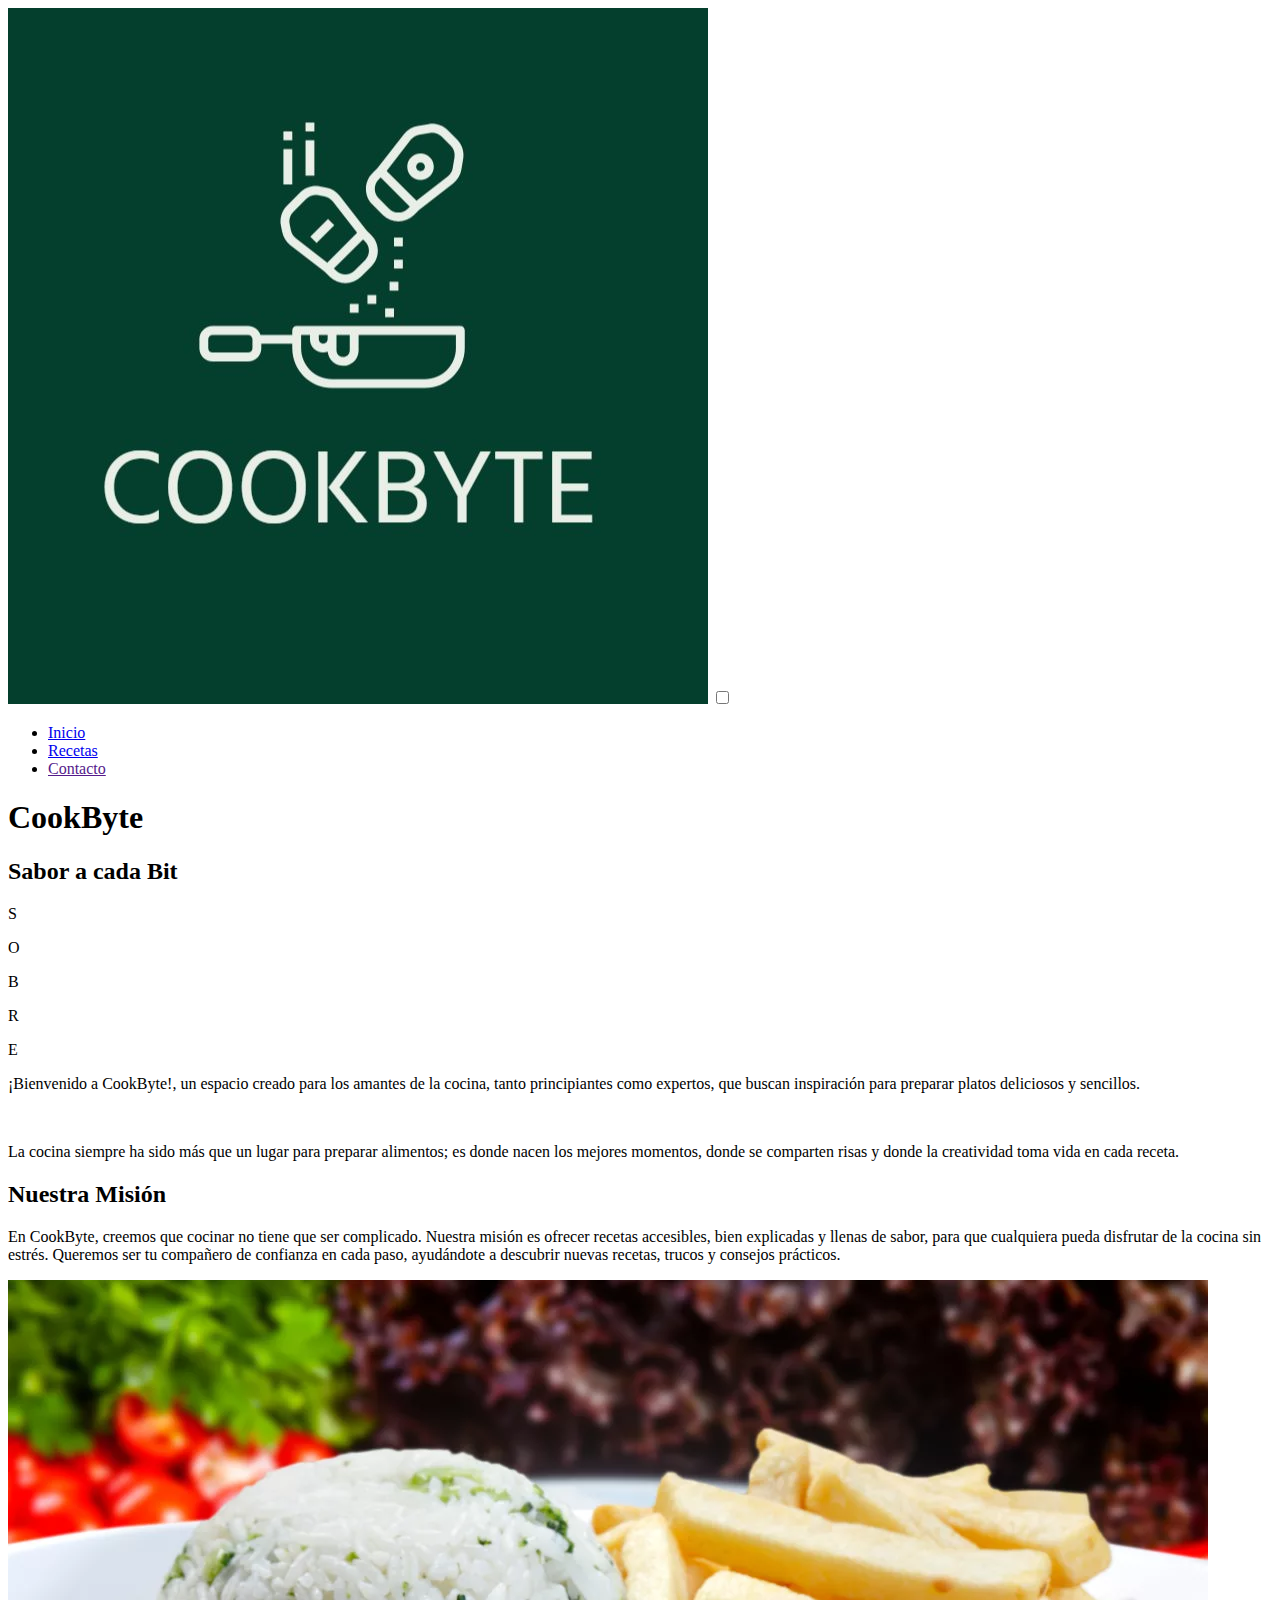
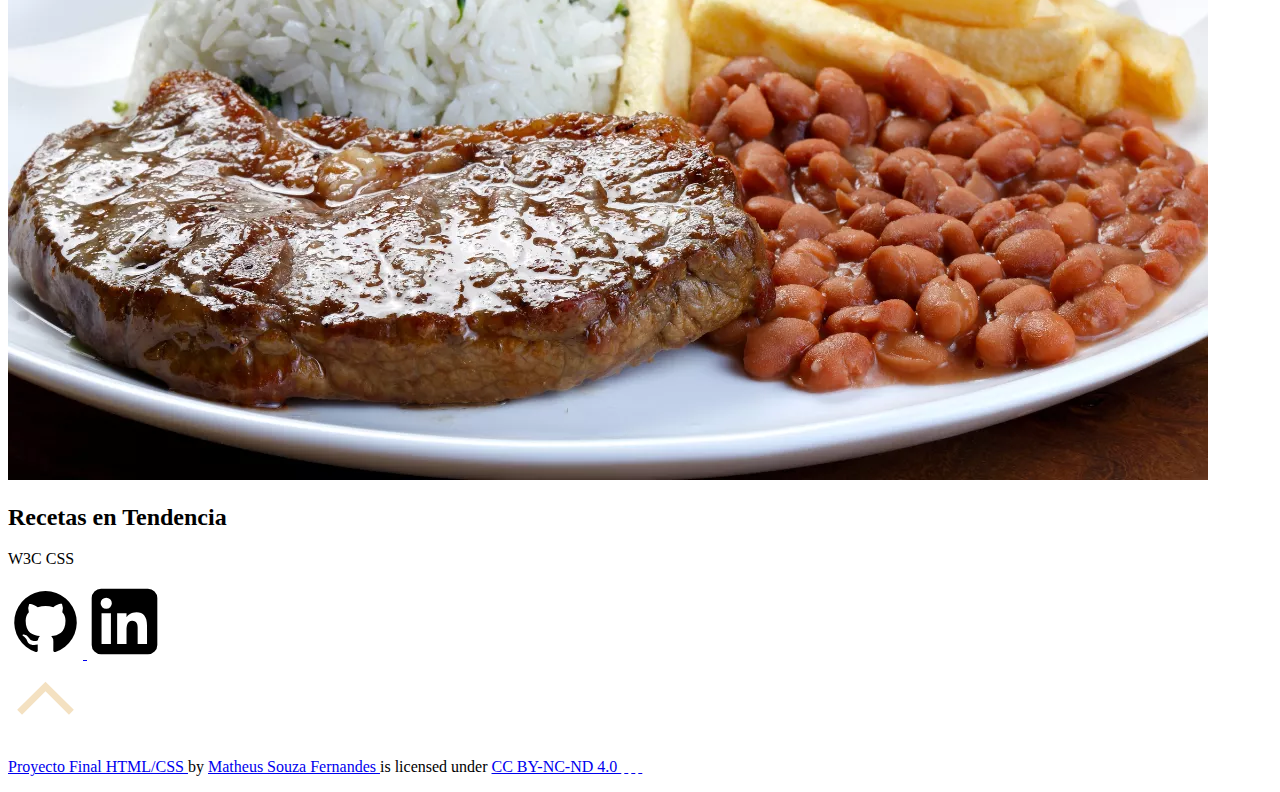
==== commit 85b0362e: "Refactorización de los Ficheros" ====
--- a/html/index.html
+++ b/html/index.html
@@ -13,27 +13,27 @@
         <meta name="viewport" content="width=device-width, initial-scale=1">
         
         <!-- CSS -->
-        <link rel="stylesheet" href="../css/FlexBox_Base.css">
-        <link rel="stylesheet" href="../css/Header_Base.css">
-        <link rel="stylesheet" href="../css/Footer_Base.css">
-        <link rel="stylesheet" href="../css/Estilos_Index/Index_Article_Base.css">
-        <link rel="stylesheet" href="../css/Estilos_Index/Index_Contenido_1.css">
-        <link rel="stylesheet" href="../css/Estilos_Index/Index_Contenido_2.css">
-        <link rel="stylesheet" href="../css/Estilos_Index/Index_Contenido_3.css">
-        <link rel="stylesheet" href="../css/Estilos_Index/Index_Contenido_4.css">
+        <link rel="stylesheet" href="../CSS/FlexBox_Base.css">
+        <link rel="stylesheet" href="../CSS/Header_Base.css">
+        <link rel="stylesheet" href="../CSS/Footer_Base.css">
+        <link rel="stylesheet" href="../CSS/Estilos_Index/Index_Article_Base.css">
+        <link rel="stylesheet" href="../CSS/Estilos_Index/Index_Contenido_1.css">
+        <link rel="stylesheet" href="../CSS/Estilos_Index/Index_Contenido_2.css">
+        <link rel="stylesheet" href="../CSS/Estilos_Index/Index_Contenido_3.css">
+        <link rel="stylesheet" href="../CSS/Estilos_Index/Index_Contenido_4.css">
 
         <!-- Favicon Links -->
-        <link rel="icon" type="image/png" href="../img/Favicon/favicon-96x96.png" sizes="96x96"/>
-        <link rel="icon" type="image/svg+xml" href="../img/Favicon/favicon.svg"/>
-        <link rel="shortcut icon" href="../img/Favicon/favicon.ico"/>
-        <link rel="apple-touch-icon" sizes="180x180" href="../img/Favicon/apple-touch-icon.png"/>
+        <link rel="icon" type="image/png" href="../Imgs/Favicon/favicon-96x96.png" sizes="96x96"/>
+        <link rel="icon" type="image/svg+xml" href="../Imgs/Favicon/favicon.svg"/>
+        <link rel="shortcut icon" href="../Imgs/Favicon/favicon.ico"/>
+        <link rel="apple-touch-icon" sizes="180x180" href="../Imgs/Favicon/apple-touch-icon.png"/>
         <meta name="apple-mobile-web-app-title" content="CookByte"/>
-        <link rel="manifest" href="../img/Favicon/site.webmanifest"/>
+        <link rel="manifest" href="../Imgs/Favicon/site.webmanifest"/>
     </head>
 
     <body> 
         <header>
-            <img class="img_logo" src="../img/Logo.jpg" alt="Logo CookByte">
+            <img class="img_logo" src="../Imgs/Logo.jpg" alt="Logo CookByte">
 
             <input id="Menu" type="checkbox">
 
@@ -46,7 +46,7 @@
 
                 <ul>
                     <li> <a href="index.html" target="_self"> Inicio </a> </li>
-                    <li> <a href="" target="_self"> Recetas </a> </li>
+                    <li> <a href="recetas.html" target="_self"> Recetas </a> </li>
                     <li> <a href="" target="_self"> Contacto </a>  </li>
                 </ul>
             </nav>
@@ -100,7 +100,7 @@
 
                     <div class="linea_2"></div>
 
-                    <img src="../img/Fotos/Plato_Brasileño.jpg" alt="Plato Tradicional Brasileño">
+                    <img src="../Imgs/Imgs_Index/Contenido_3_Img/Plato_Brasileño.jpg" alt="Plato Tradicional Brasileño">
                 </div>
                 
                 
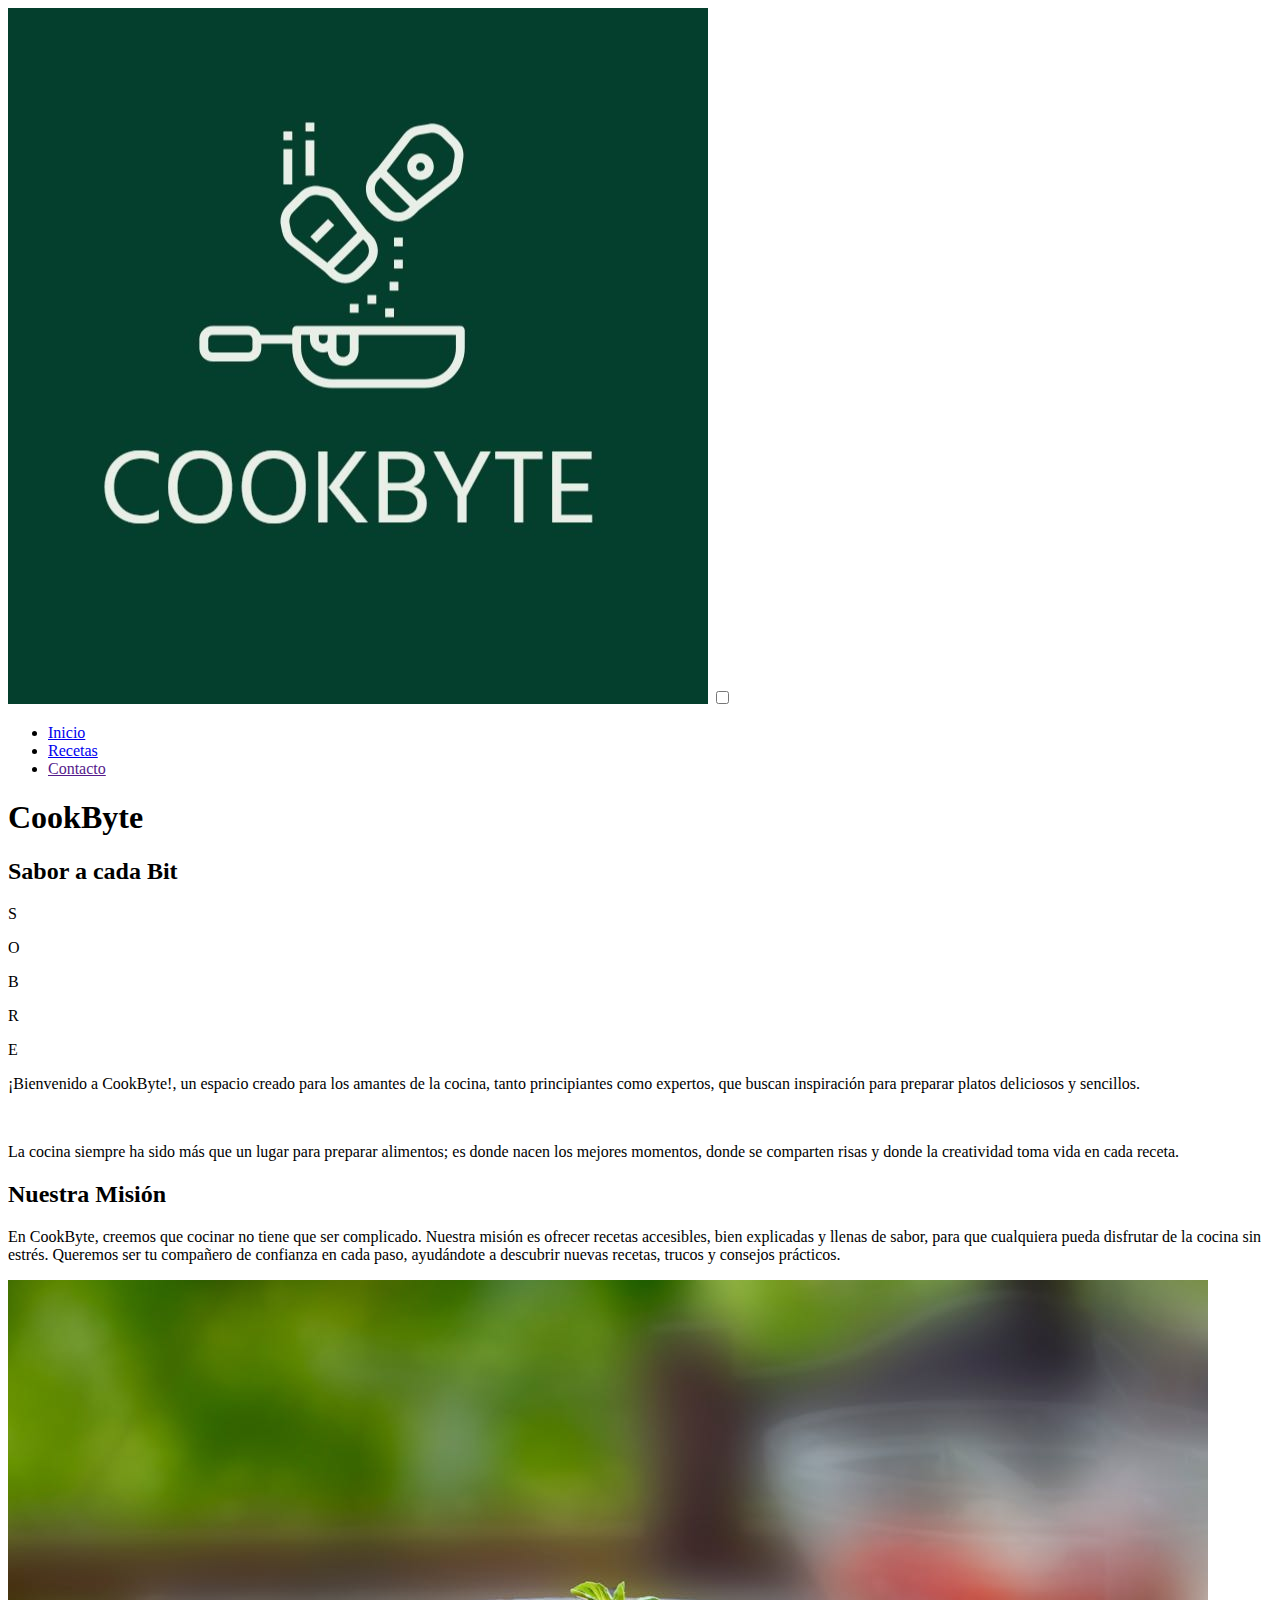
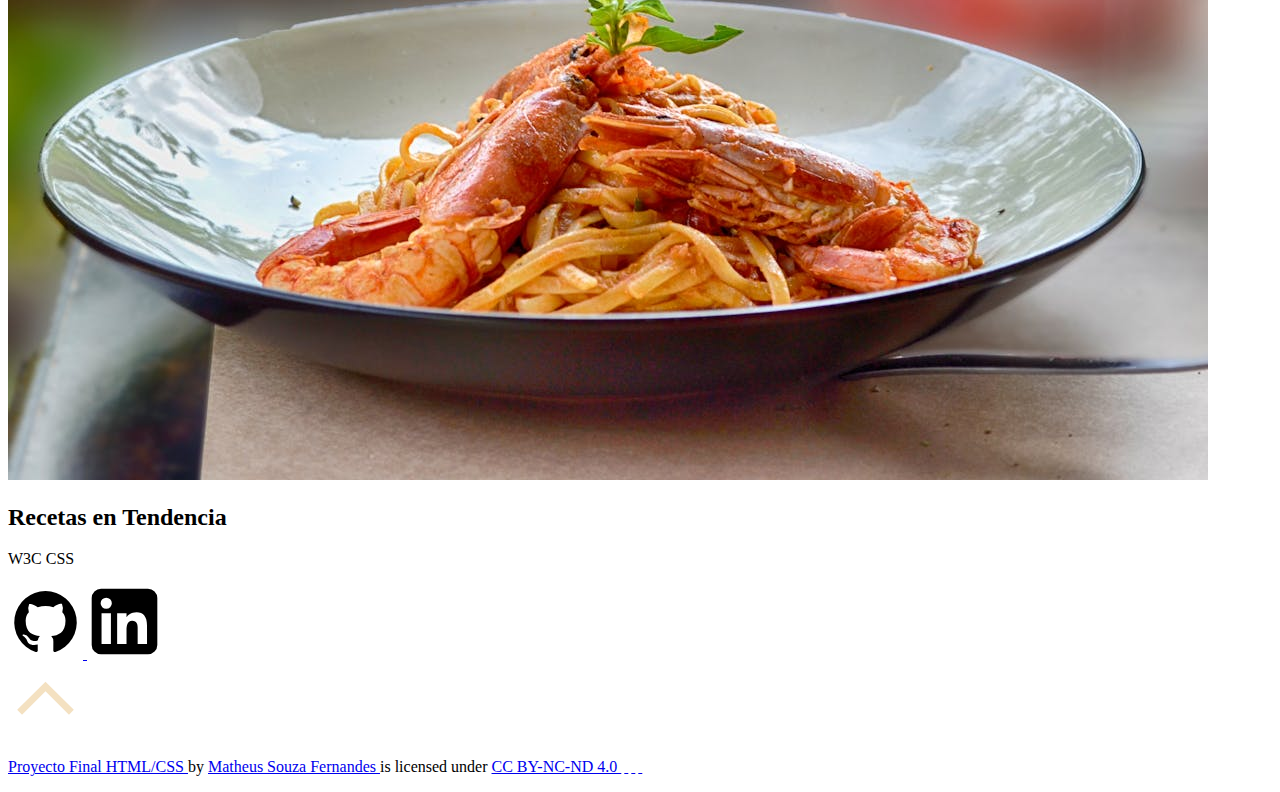
==== commit 281cd6c1: "Foto Receta Brownie Añadida" ====
--- a/html/index.html
+++ b/html/index.html
@@ -100,7 +100,7 @@
 
                     <div class="linea_2"></div>
 
-                    <img src="../Imgs/Imgs_Index/Contenido_3_Img/Plato_Brasileño.jpg" alt="Plato Tradicional Brasileño">
+                    <img src="../Imgs/Imgs_Index/Contenido_3_Img/Plato.jpg" alt="Plato Tradicional Brasileño">
                 </div>
                 
                 
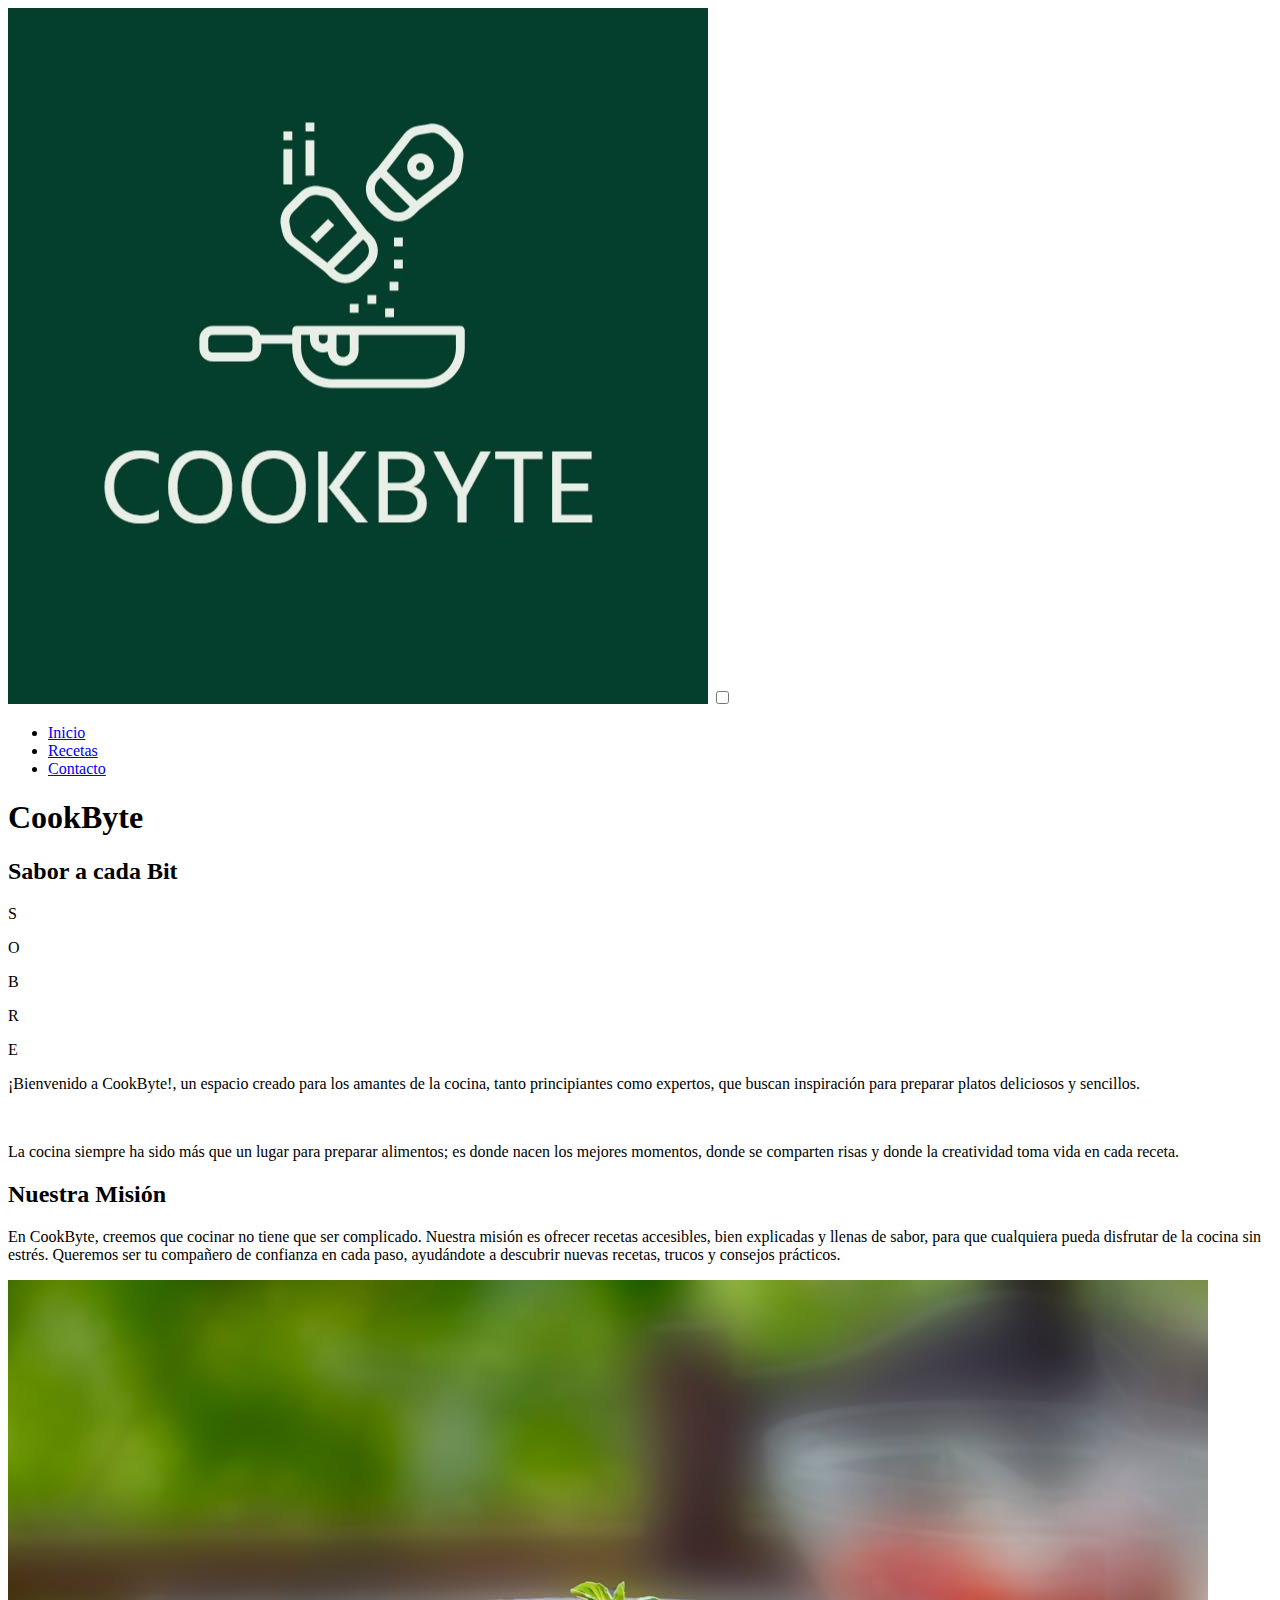
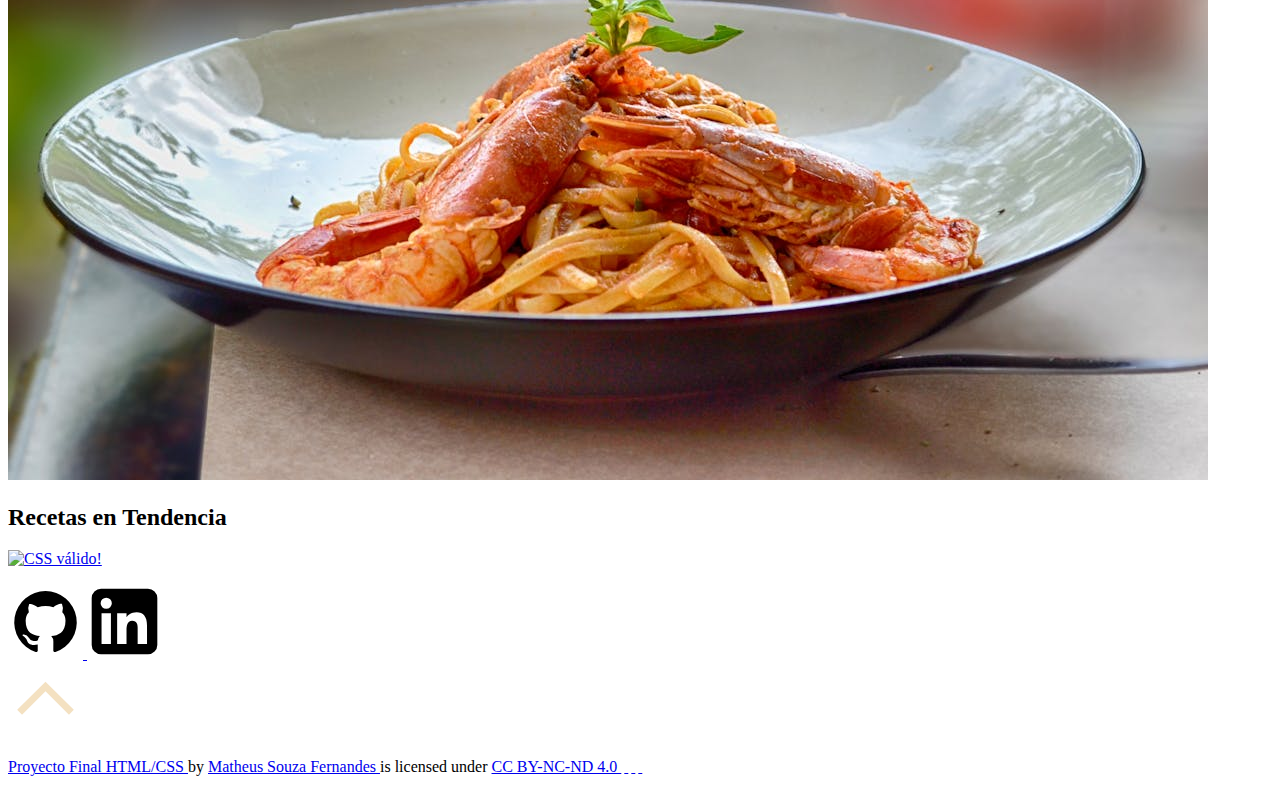
==== commit 46ab317f: "Version Final 1.0" ====
--- a/html/index.html
+++ b/html/index.html
@@ -47,7 +47,7 @@
                 <ul>
                     <li> <a href="index.html" target="_self"> Inicio </a> </li>
                     <li> <a href="recetas.html" target="_self"> Recetas </a> </li>
-                    <li> <a href="" target="_self"> Contacto </a>  </li>
+                    <li> <a href="contacto.html" target="_self"> Contacto </a>  </li>
                 </ul>
             </nav>
         </header>
@@ -118,7 +118,14 @@
         <footer>
             <div class="footer_linear">
                 <!-- Certificación CSS W3C -->
-                <p class="w3c"> W3C CSS </p>
+                <p>
+                    <a href="https://jigsaw.w3.org/css-validator/check/referer">
+                        <img style="border:0;width:88px;height:31px"
+                            src="https://jigsaw.w3.org/css-validator/images/vcss"
+                            alt="CSS válido!" />
+                    </a>
+                </p>
+                    
                 
                 <!-- Iconos de Enlaces -->
                 <div class="iconos"> 
